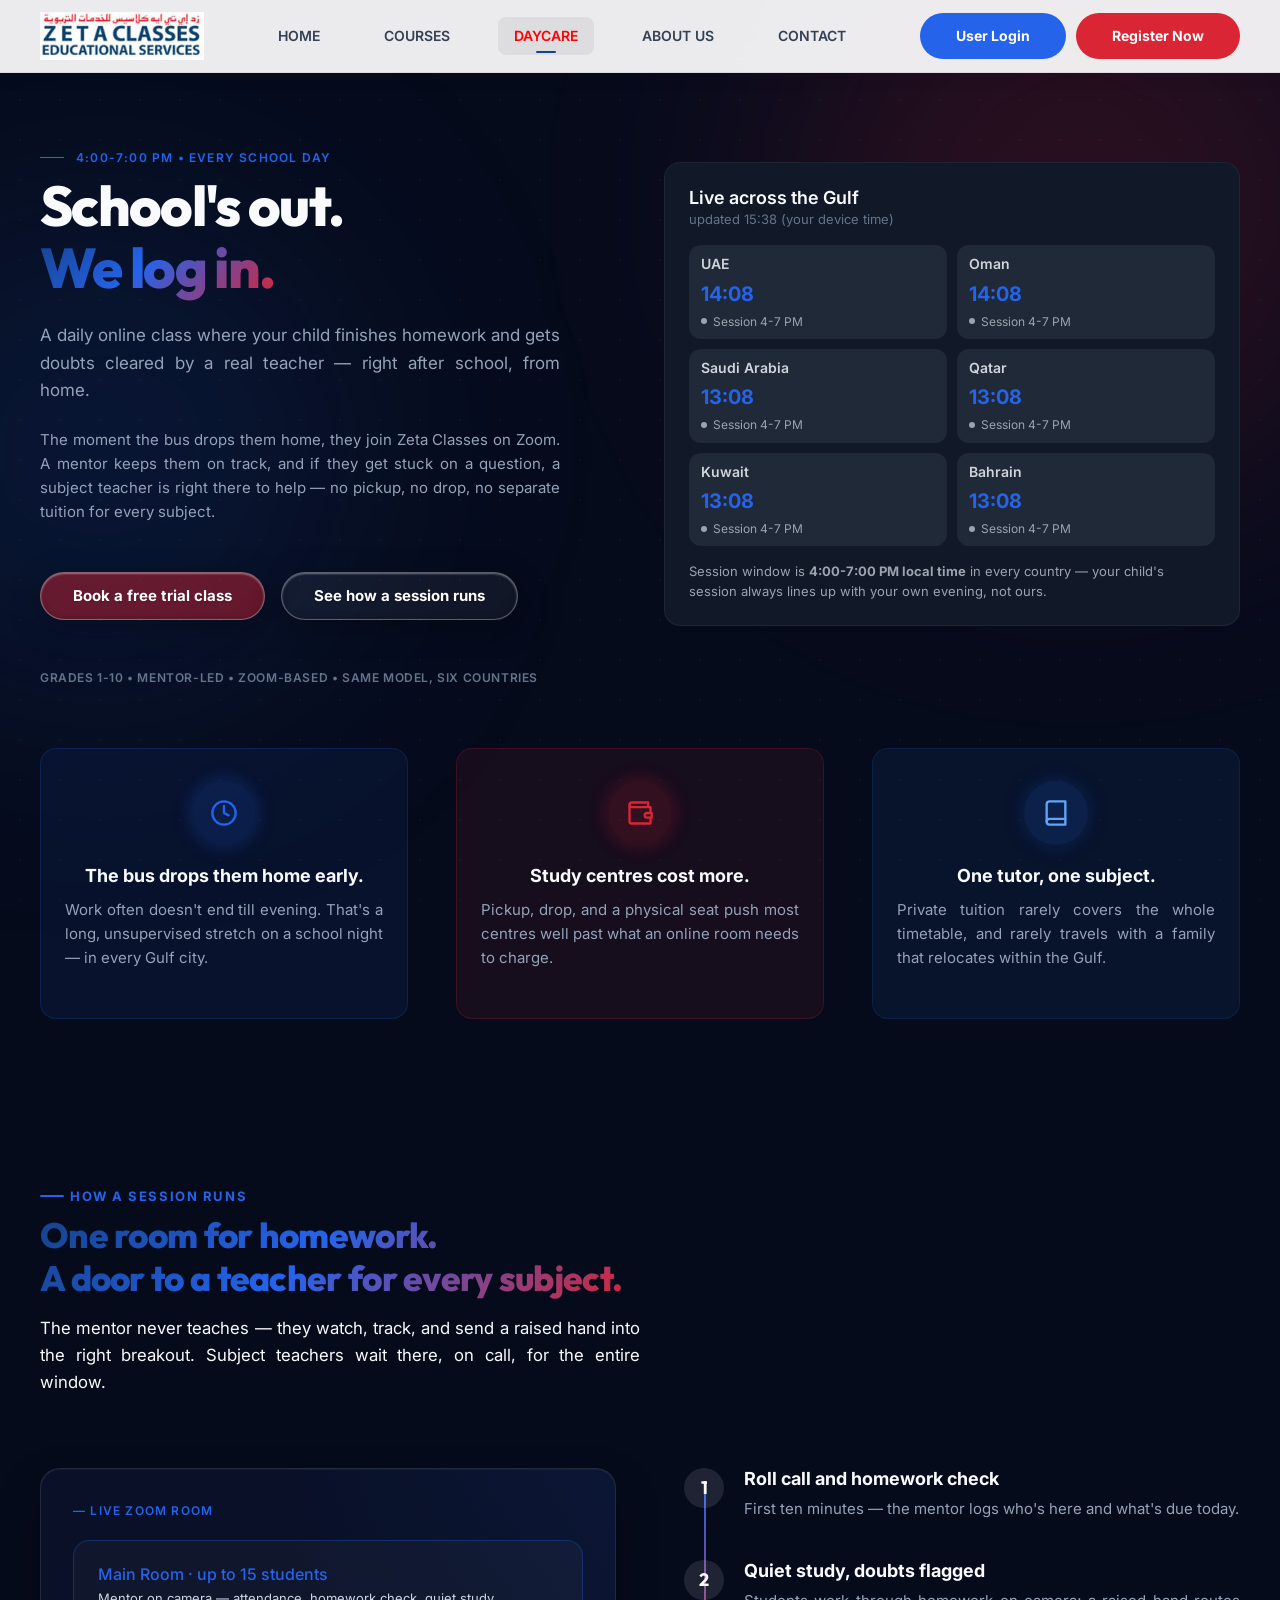
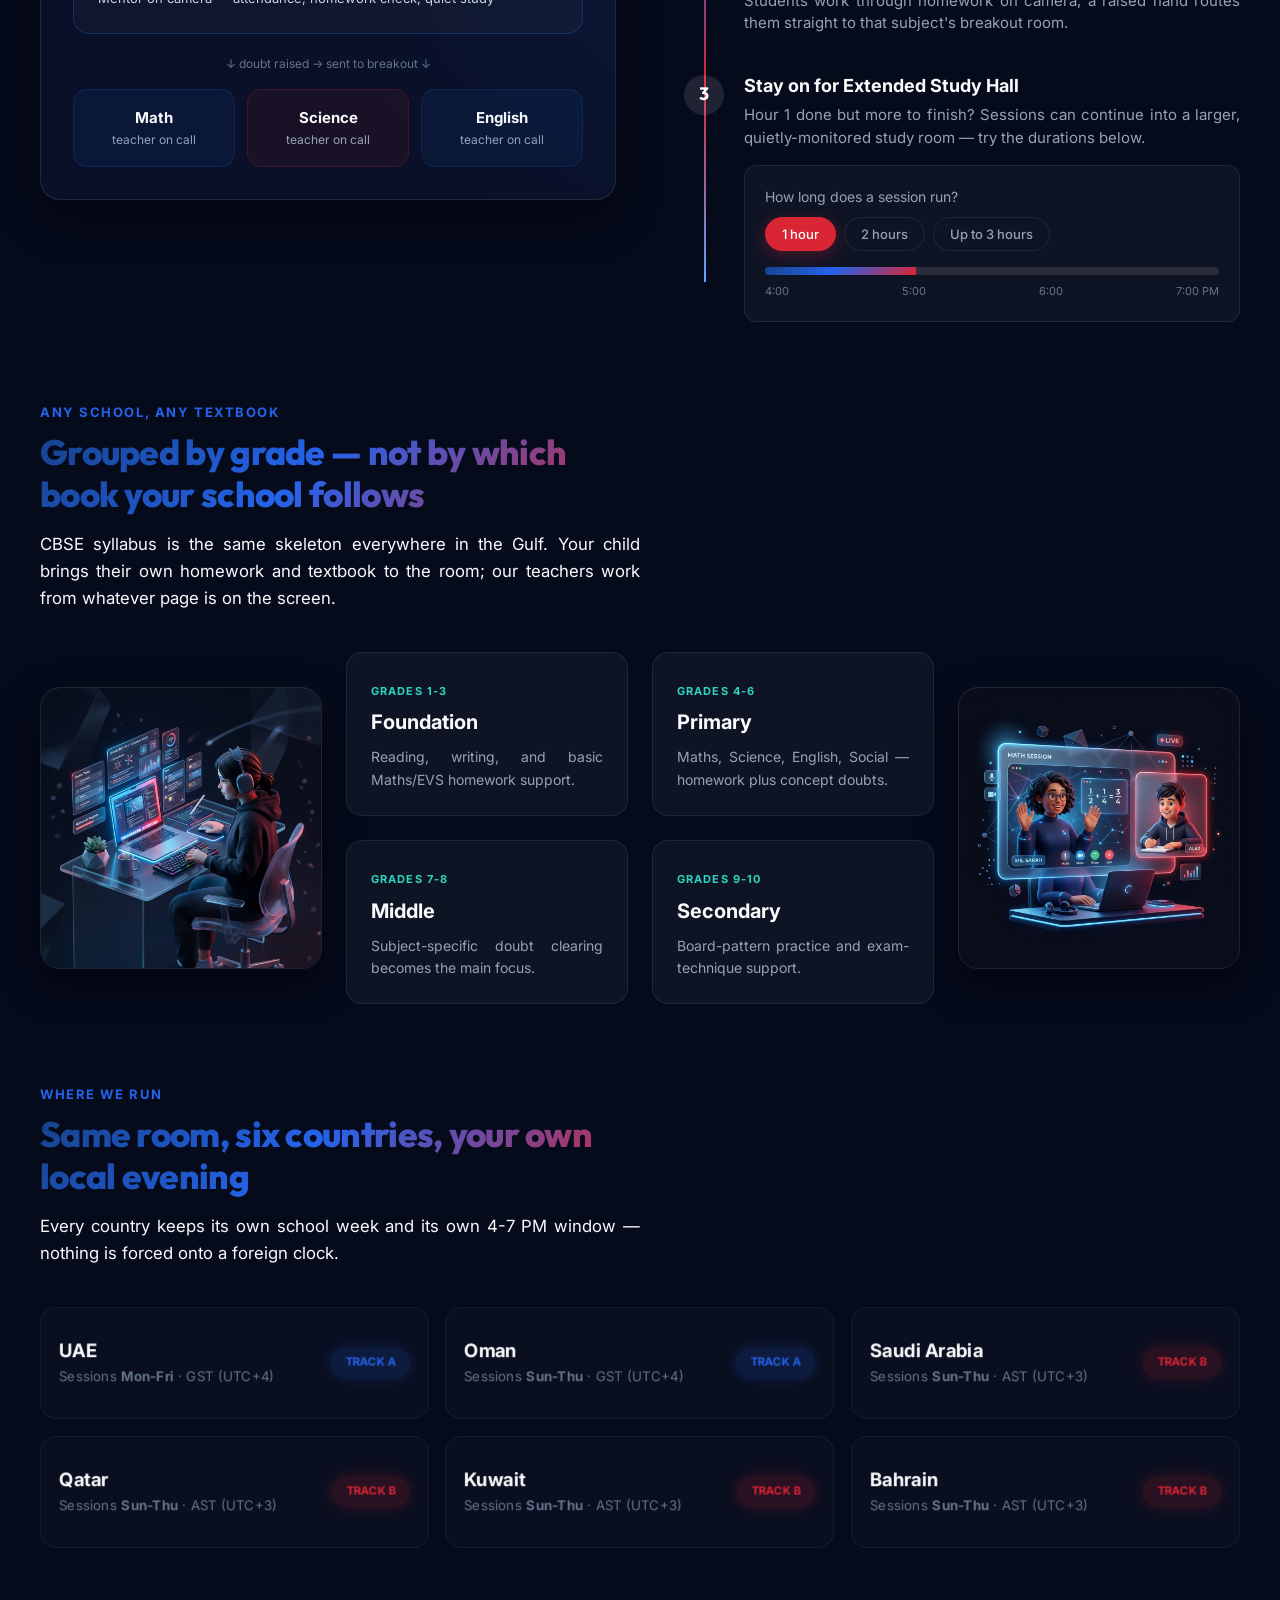
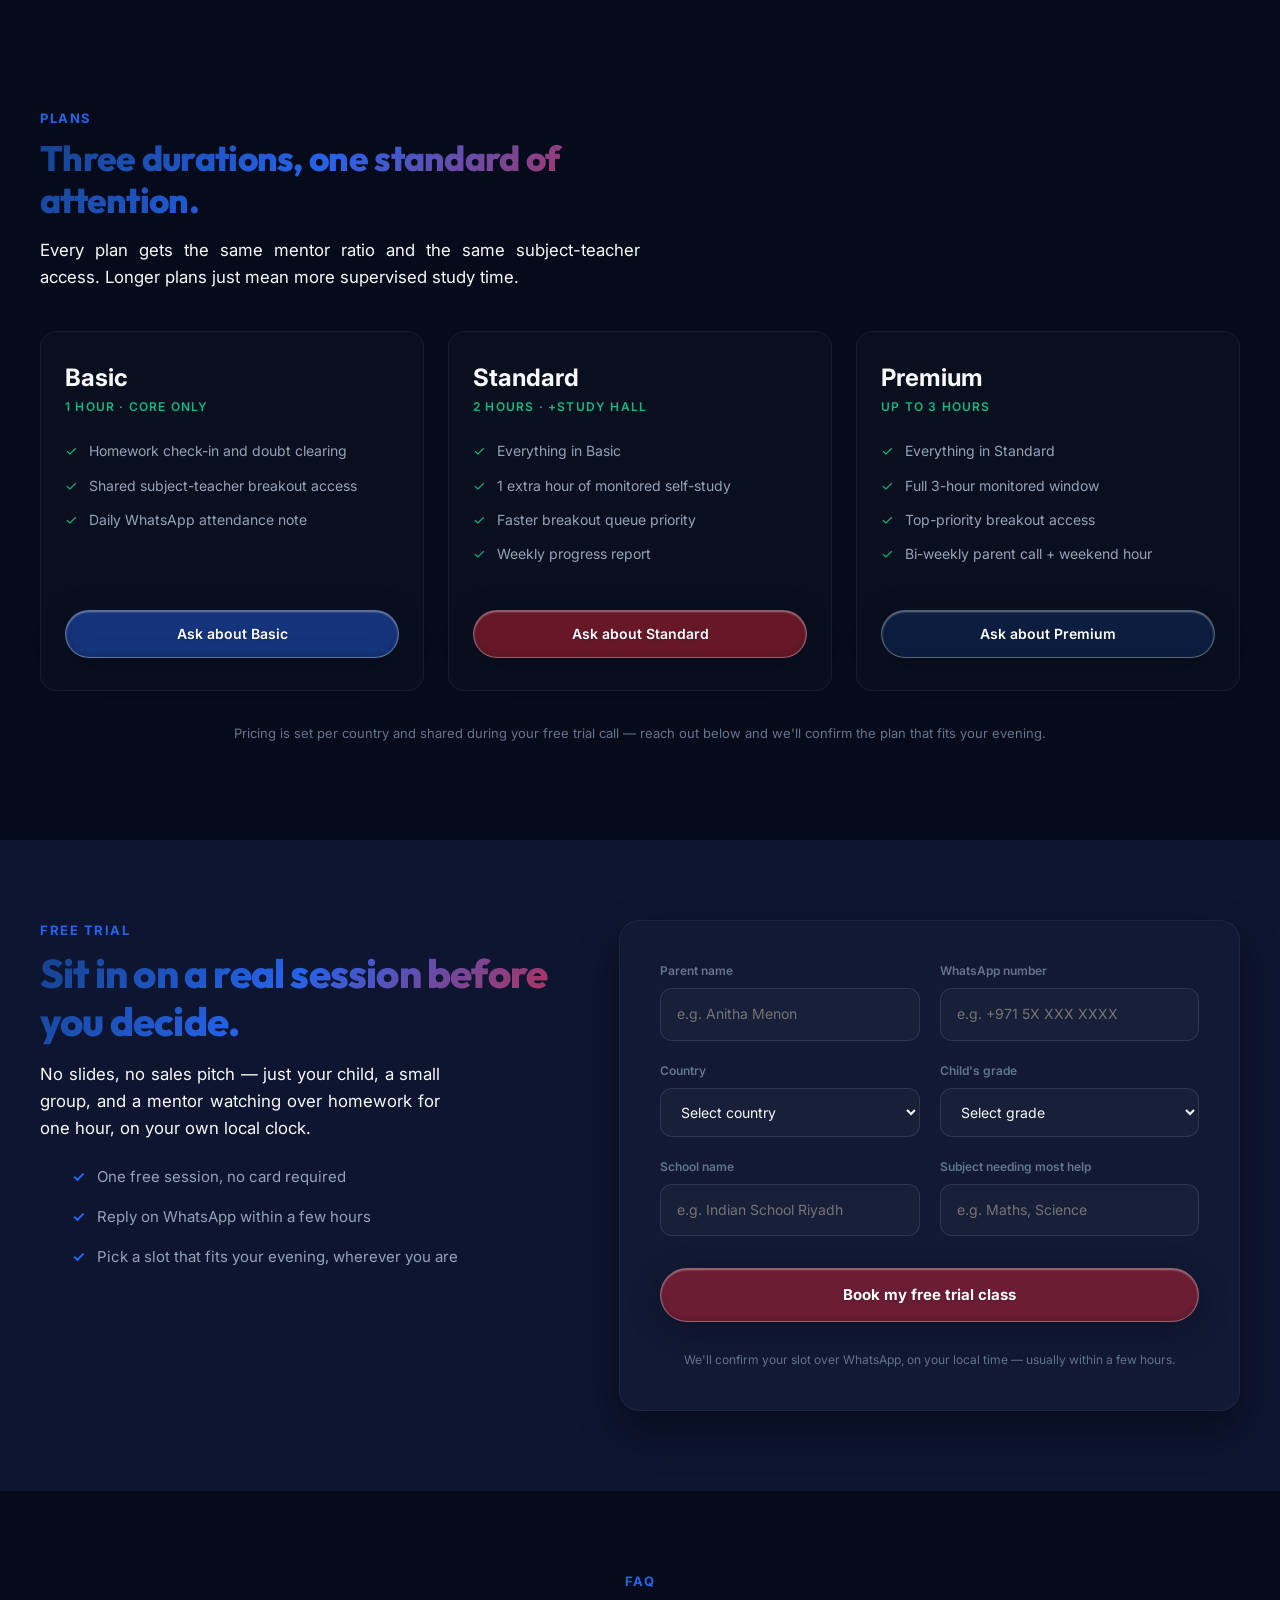
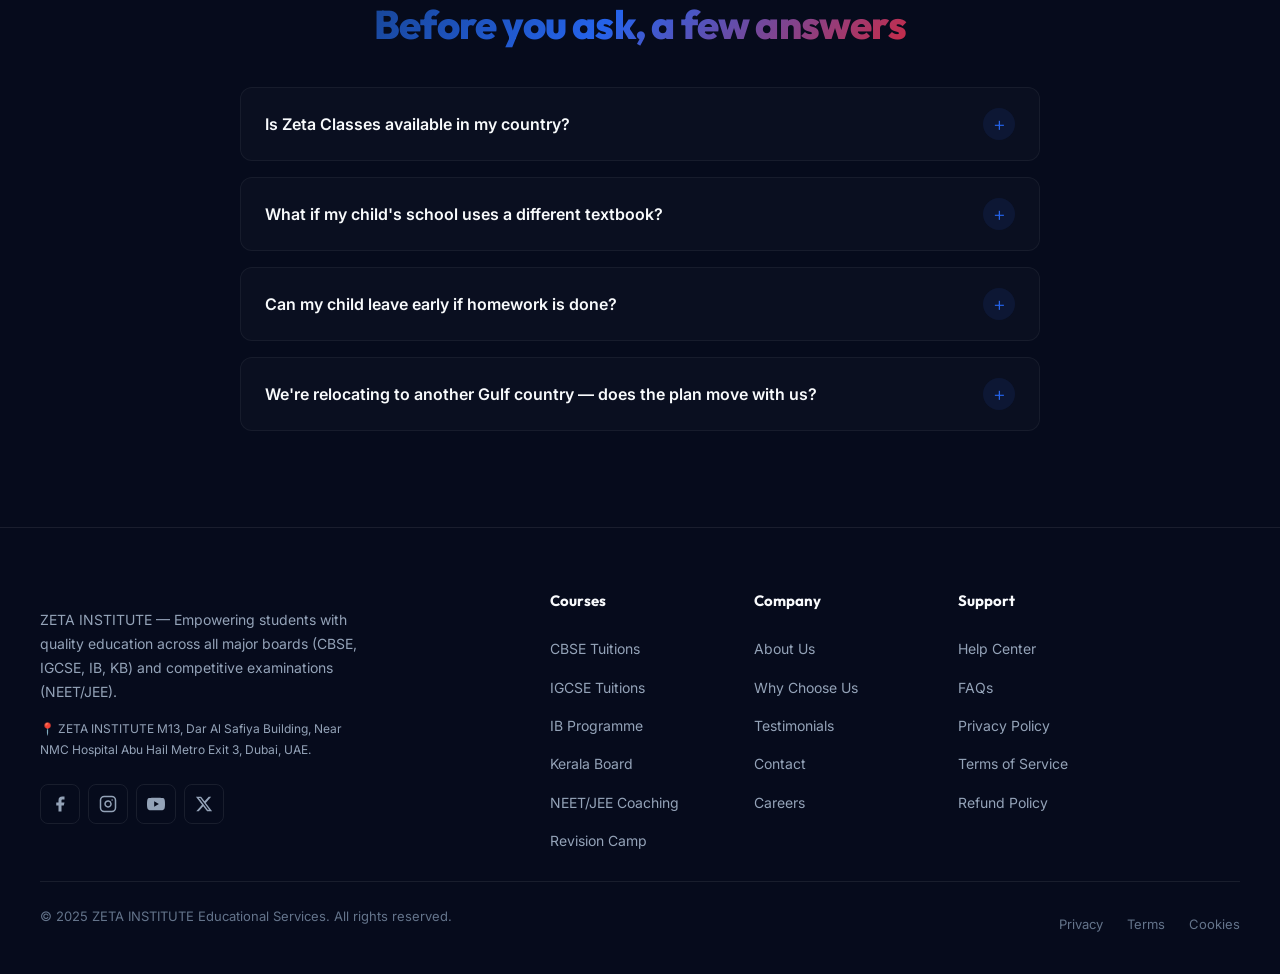
==== daycare.html @ fa542ff9 "update" ====
<!DOCTYPE html>
<html lang="en">

<head>
  <meta charset="UTF-8" />
  <meta name="viewport" content="width=device-width, initial-scale=1.0" />
  <title>ZETA CLASSES — Daycare</title>
  <meta name="description" content="A supervised online space for the hours after school — homework help, guided reading and play, hosted live by trained mentors." />
  <meta name="theme-color" content="#0a0e27" />

  <!-- Bootstrap 5 Grid System CDN -->
  <link href="https://cdn.jsdelivr.net/npm/bootstrap@5.3.3/dist/css/bootstrap.min.css" rel="stylesheet" />
  <link rel="icon" type="image/png" href="images/logo.png" />
  <link rel="stylesheet" href="styles.css" />
</head>

<body>

  <!-- Top Scroll Progress Bar -->
  <div id="scroll-progress"></div>

  <!-- Background Effects -->
  <div class="bg-grid"></div>
  <div class="bg-glow bg-glow--1"></div>
  <div class="bg-glow bg-glow--2"></div>
  
  <canvas id="particles-canvas" style="position: absolute; left: 0; top: 0; width: 100%; pointer-events: none; z-index: 0;"></canvas>

  <!-- ═══ HEADER ═══ -->
  <header class="header" id="header">
    <nav class="container nav">
      <a href="index.html" class="nav__brand" id="nav-brand">
        <img src="images/logo.png" alt="ZETA CLASSES Logo" class="nav__logo" />
      </a>

      <div class="nav__links" id="nav-links">
        <a href="index.html#home" class="nav__link">HOME</a>
        <a href="index.html#courses" class="nav__link">COURSES</a>
        <a href="daycare.html" class="nav__link active">DAYCARE</a>
        <a href="index.html#about" class="nav__link">ABOUT US</a>
        <a href="index.html#contact" class="nav__link">CONTACT</a>
      </div>

      <div class="nav__actions" style="display: flex; gap: 10px;">
        <a href="#login" class="nav__cta" style="background: var(--brand-blue-light); color: white; padding: 12px 36px;">
          User Login
        </a>
        <a href="#enroll" class="nav__cta" style="background: var(--brand-red); color: white; padding: 12px 36px;">
          Register Now
        </a>
      </div>

      <button class="nav__burger" id="nav-burger" aria-label="Toggle menu">
        <span></span><span></span><span></span>
      </button>
    </nav>

    <!-- Mobile Menu -->
    <div class="mobile-menu" id="mobile-menu">
      <a href="index.html#home" onclick="closeMobile()">🏠 Home</a>
      <a href="index.html#courses" onclick="closeMobile()">📚 Courses</a>
      <a href="daycare.html" onclick="closeMobile()">🎒 Daycare</a>
      <a href="index.html#why-us" onclick="closeMobile()">⭐ Why Us</a>
      <a href="index.html#about" onclick="closeMobile()">🏫 About</a>
      <a href="index.html#contact" onclick="closeMobile()">📞 Contact</a>
    </div>
  </header>

  <!-- ═══ DAYCARE HERO ═══ -->
  <section class="daycare-hero" id="home">
    <div class="container">
      <div class="row g-5 align-items-center">
        <!-- Left Content -->
        <div class="col-12 col-lg-6 reveal-left">


          <div class="daycare-hero__meta mt-5">
            <span class="meta-line">4:00-7:00 PM • EVERY SCHOOL DAY</span>
          </div>

          <h2 class="hero__title mt-2" style="font-size: 3.5rem;">
            School's out.<br><span class="highlight text-gradient">We log in.</span>
          </h2>

          <p class="hero__subtitle mt-4 mb-4">
            A daily online class where your child finishes homework and gets doubts cleared by a real teacher — right after school, from home.
          </p>

          <p class="hero__subtitle" style="font-size: 15px;">
            The moment the bus drops them home, they join Zeta Classes on Zoom. A mentor keeps them on track, and if they get stuck on a question, a subject teacher is right there to help — no pickup, no drop, no separate tuition for every subject.
          </p>

          <div class="hero__actions mt-5 justify-content-start reveal-up" style="gap: 16px;">
            <a href="#enroll" class="btn glass-btn glass-btn-red" style="border-radius: 50px; font-weight: bold; padding: 12px 32px;">
              Book a free trial class
            </a>
            <a href="#how-it-runs" class="btn glass-btn" style="border-radius: 50px; background: rgba(255,255,255,0.05); padding: 12px 32px;">
              See how a session runs
            </a>
          </div>

          <div class="daycare-hero__tags mt-4">
            GRADES 1-10 • MENTOR-LED • ZOOM-BASED • SAME MODEL, SIX COUNTRIES
          </div>
        </div>

        <!-- Right Content: Schedule Grid -->
        <div class="col-12 col-lg-6 reveal-right">
          <div class="schedule-grid-container">
            <div class="schedule-header">
              <h4>Live across the Gulf</h4>
              <p>updated 15:38 (your device time)</p>
            </div>
            
            <div class="schedule-grid">
              <div class="schedule-card">
                <span class="country">UAE</span>
                <span class="time">14:08</span>
                <span class="session-time"><span class="dot"></span> Session 4-7 PM</span>
              </div>
              <div class="schedule-card">
                <span class="country">Oman</span>
                <span class="time">14:08</span>
                <span class="session-time"><span class="dot"></span> Session 4-7 PM</span>
              </div>
              <div class="schedule-card">
                <span class="country">Saudi Arabia</span>
                <span class="time">13:08</span>
                <span class="session-time"><span class="dot"></span> Session 4-7 PM</span>
              </div>
              <div class="schedule-card">
                <span class="country">Qatar</span>
                <span class="time">13:08</span>
                <span class="session-time"><span class="dot"></span> Session 4-7 PM</span>
              </div>
              <div class="schedule-card">
                <span class="country">Kuwait</span>
                <span class="time">13:08</span>
                <span class="session-time"><span class="dot"></span> Session 4-7 PM</span>
              </div>
              <div class="schedule-card">
                <span class="country">Bahrain</span>
                <span class="time">13:08</span>
                <span class="session-time"><span class="dot"></span> Session 4-7 PM</span>
              </div>
            </div>

            <div class="schedule-footer mt-3">
              Session window is <strong>4:00-7:00 PM local time</strong> in every country — your child's session always lines up with your own evening, not ours.
            </div>
          </div>
        </div>
      </div>
    </div>
  </section>

  <!-- ═══ VALUE PROPOSITION (CREAM BG) ═══ -->
  <section class="daycare-value-prop">
    <div class="container">
      <div class="row g-5">
        <div class="col-12 col-md-4 d-flex reveal-up">
          <div class="value-item value-item--blue">
            <div class="value-item__icon">
              <svg xmlns="http://www.w3.org/2000/svg" width="28" height="28" viewBox="0 0 24 24" fill="none" stroke="currentColor" stroke-width="2" stroke-linecap="round" stroke-linejoin="round"><circle cx="12" cy="12" r="10"></circle><polyline points="12 6 12 12 16 14"></polyline></svg>
            </div>
            <h4 class="value-item__title">The bus drops them home early.</h4>
            <p class="value-item__desc">Work often doesn't end till evening. That's a long, unsupervised stretch on a school night — in every Gulf city.</p>
          </div>
        </div>
        <div class="col-12 col-md-4 d-flex reveal-up" style="transition-delay: 0.1s;">
          <div class="value-item value-item--red">
            <div class="value-item__icon">
              <svg xmlns="http://www.w3.org/2000/svg" width="28" height="28" viewBox="0 0 24 24" fill="none" stroke="currentColor" stroke-width="2" stroke-linecap="round" stroke-linejoin="round"><path d="M21 12V7H5a2 2 0 0 1 0-4h14v4"></path><path d="M3 5v14a2 2 0 0 0 2 2h16v-5"></path><path d="M18 12a2 2 0 0 0 0 4h4v-4Z"></path></svg>
            </div>
            <h4 class="value-item__title">Study centres cost more.</h4>
            <p class="value-item__desc">Pickup, drop, and a physical seat push most centres well past what an online room needs to charge.</p>
          </div>
        </div>
        <div class="col-12 col-md-4 d-flex reveal-up" style="transition-delay: 0.2s;">
          <div class="value-item value-item--navy">
            <div class="value-item__icon">
              <svg xmlns="http://www.w3.org/2000/svg" width="28" height="28" viewBox="0 0 24 24" fill="none" stroke="currentColor" stroke-width="2" stroke-linecap="round" stroke-linejoin="round"><path d="M4 19.5A2.5 2.5 0 0 1 6.5 17H20"></path><path d="M6.5 2H20v20H6.5A2.5 2.5 0 0 1 4 19.5v-15A2.5 2.5 0 0 1 6.5 2z"></path></svg>
            </div>
            <h4 class="value-item__title">One tutor, one subject.</h4>
            <p class="value-item__desc">Private tuition rarely covers the whole timetable, and rarely travels with a family that relocates within the Gulf.</p>
          </div>
        </div>
      </div>
    </div>
  </section>

  <!-- ═══ HOW A SESSION RUNS ═══ -->
  <section class="daycare-how-it-runs" id="how-it-runs">
    <div class="container">
      <div class="how-header reveal">
        <span class="section__tag" style="margin-bottom: 8px;">HOW A SESSION RUNS</span>
        <h2 class="section__title text-gradient" style="max-width: 600px; font-size: 2.2rem; line-height: 1.2; margin-bottom: 16px; display: block;">One room for homework.<br>A door to a teacher for every subject.</h2>
        <p class="section__subtitle dark-text" style="max-width: 600px; font-size: 1.05rem; line-height: 1.6; display: block;">The mentor never teaches — they watch, track, and send a raised hand into the right breakout. Subject teachers wait there, on call, for the entire window.</p>
      </div>

      <div class="row mt-4 g-5 align-items-start">
        <!-- Interactive Zoom UI -->
        <div class="col-12 col-lg-6 reveal-left">
          <div class="zoom-ui">
            <div class="zoom-ui__header">
              <span>— LIVE ZOOM ROOM</span>
            </div>
            
            <div class="zoom-ui__main-room">
              <h5>Main Room · up to 15 students</h5>
              <p>Mentor on camera — attendance, homework check, quiet study</p>
            </div>
            
            <div class="zoom-ui__arrow">
              ↓ doubt raised → sent to breakout ↓
            </div>

            <div class="zoom-ui__breakouts">
              <div class="breakout-card breakout-card--blue">
                <strong>Math</strong>
                <span>teacher on call</span>
              </div>
              <div class="breakout-card breakout-card--red">
                <strong>Science</strong>
                <span>teacher on call</span>
              </div>
              <div class="breakout-card breakout-card--navy">
                <strong>English</strong>
                <span>teacher on call</span>
              </div>
            </div>
          </div>
        </div>

        <!-- Steps list -->
        <div class="col-12 col-lg-6 reveal-right">
          <div class="session-steps">
            <div class="session-step">
              <div class="step-num step-num--1">1</div>
              <div class="step-content">
                <h5>Roll call and homework check</h5>
                <p>First ten minutes — the mentor logs who's here and what's due today.</p>
              </div>
            </div>
            <div class="session-step mt-4">
              <div class="step-num step-num--2">2</div>
              <div class="step-content">
                <h5>Quiet study, doubts flagged</h5>
                <p>Students work through homework on camera; a raised hand routes them straight to that subject's breakout room.</p>
              </div>
            </div>
            <div class="session-step mt-4">
              <div class="step-num step-num--3">3</div>
              <div class="step-content">
                <h5>Stay on for Extended Study Hall</h5>
                <p>Hour 1 done but more to finish? Sessions can continue into a larger, quietly-monitored study room — try the durations below.</p>
                
                <div class="duration-selector mt-3">
                  <span class="duration-label">How long does a session run?</span>
                  <div class="duration-pills mt-2" id="duration-pills">
                    <span class="pill active" onclick="setDuration(1, this)">1 hour</span>
                    <span class="pill" onclick="setDuration(2, this)">2 hours</span>
                    <span class="pill" onclick="setDuration(3, this)">Up to 3 hours</span>
                  </div>
                  <div class="duration-timeline mt-3">
                    <div class="timeline-bar">
                      <div class="timeline-fill" id="timeline-fill" style="width: 33.33%;"></div>
                    </div>
                    <div class="timeline-labels">
                      <span>4:00</span>
                      <span>5:00</span>
                      <span>6:00</span>
                      <span>7:00 PM</span>
                    </div>
                  </div>
                </div>
              </div>
            </div>
          </div>
        </div>
      </div>
    </div>
  </section>

  <!-- ═══ GROUPED BY GRADE ═══ -->
  <section class="daycare-grades">
    <div class="container">
      <div class="grades-header reveal">
        <span class="section__tag" style="display: block; margin-bottom: 8px;">ANY SCHOOL, ANY TEXTBOOK</span>
        <h2 class="section__title text-gradient" style="max-width: 600px; font-size: 2.2rem; line-height: 1.2; margin-bottom: 16px; display: block;">Grouped by grade — not by which book your school follows</h2>
        <p class="section__subtitle dark-text" style="max-width: 600px; font-size: 1.05rem; line-height: 1.6; display: block;">CBSE syllabus is the same skeleton everywhere in the Gulf. Your child brings their own homework and textbook to the room; our teachers work from whatever page is on the screen.</p>
      </div>

      <div class="row mt-2 g-4 align-items-center courses-grid-row">
        <!-- Left Image -->
        <div class="col-12 col-lg-3 d-none d-lg-block reveal-left">
          <div class="grade-img-wrapper">
            <img src="student_homework_3d_1787052353315.jpg" alt="Student doing homework" class="img-fluid w-100">
          </div>
        </div>

        <!-- Center 2x2 Grid -->
        <div class="col-12 col-lg-6">
          <div class="row g-4">
            <div class="col-12 col-md-6 d-flex reveal-up" style="transition-delay: 0.1s;">
              <div class="grade-card w-100">
                <span class="grade-range">GRADES 1-3</span>
                <h4 class="grade-title">Foundation</h4>
                <p class="grade-desc">Reading, writing, and basic Maths/EVS homework support.</p>
              </div>
            </div>
            <div class="col-12 col-md-6 d-flex reveal-up" style="transition-delay: 0.2s;">
              <div class="grade-card w-100">
                <span class="grade-range">GRADES 4-6</span>
                <h4 class="grade-title">Primary</h4>
                <p class="grade-desc">Maths, Science, English, Social — homework plus concept doubts.</p>
              </div>
            </div>
            <div class="col-12 col-md-6 d-flex reveal-up" style="transition-delay: 0.3s;">
              <div class="grade-card w-100">
                <span class="grade-range">GRADES 7-8</span>
                <h4 class="grade-title">Middle</h4>
                <p class="grade-desc">Subject-specific doubt clearing becomes the main focus.</p>
              </div>
            </div>
            <div class="col-12 col-md-6 d-flex reveal-up" style="transition-delay: 0.4s;">
              <div class="grade-card w-100">
                <span class="grade-range">GRADES 9-10</span>
                <h4 class="grade-title">Secondary</h4>
                <p class="grade-desc">Board-pattern practice and exam-technique support.</p>
              </div>
            </div>
          </div>
        </div>

        <!-- Right Image -->
        <div class="col-12 col-lg-3 d-none d-lg-block reveal-right">
          <div class="grade-img-wrapper">
            <img src="teacher_online_3d_1787052462430.jpg" alt="Teacher on video call" class="img-fluid w-100">
          </div>
        </div>
      </div>
    </div>
  </section>

  <!-- ═══ COUNTRIES ═══ -->
  <section class="daycare-countries reveal-up">
    <div class="container">
      <div class="grades-header reveal">
        <span class="section__tag" style="display: block; margin-bottom: 8px;">WHERE WE RUN</span>
        <h2 class="section__title text-gradient" style="max-width: 600px; font-size: 2.2rem; line-height: 1.2; margin-bottom: 16px; display: block;">Same room, six countries, your own local evening</h2>
        <p class="section__subtitle dark-text" style="max-width: 600px; font-size: 1.05rem; line-height: 1.6; display: block;">Every country keeps its own school week and its own 4-7 PM window — nothing is forced onto a foreign clock.</p>
      </div>

      <div class="country-grid">
        <div class="country-card tilt-card">
          <div class="country-card__info tilt-card__depth">
            <h5>UAE</h5>
            <p>Sessions <strong>Mon-Fri</strong> · GST (UTC+4)</p>
          </div>
          <span class="country-card__track tilt-card__depth">Track A</span>
        </div>
        <div class="country-card tilt-card">
          <div class="country-card__info tilt-card__depth">
            <h5>Oman</h5>
            <p>Sessions <strong>Sun-Thu</strong> · GST (UTC+4)</p>
          </div>
          <span class="country-card__track tilt-card__depth">Track A</span>
        </div>
        <div class="country-card tilt-card">
          <div class="country-card__info tilt-card__depth">
            <h5>Saudi Arabia</h5>
            <p>Sessions <strong>Sun-Thu</strong> · AST (UTC+3)</p>
          </div>
          <span class="country-card__track track-b tilt-card__depth">Track B</span>
        </div>
        <div class="country-card tilt-card">
          <div class="country-card__info tilt-card__depth">
            <h5>Qatar</h5>
            <p>Sessions <strong>Sun-Thu</strong> · AST (UTC+3)</p>
          </div>
          <span class="country-card__track track-b tilt-card__depth">Track B</span>
        </div>
        <div class="country-card tilt-card">
          <div class="country-card__info tilt-card__depth">
            <h5>Kuwait</h5>
            <p>Sessions <strong>Sun-Thu</strong> · AST (UTC+3)</p>
          </div>
          <span class="country-card__track track-b tilt-card__depth">Track B</span>
        </div>
        <div class="country-card tilt-card">
          <div class="country-card__info tilt-card__depth">
            <h5>Bahrain</h5>
            <p>Sessions <strong>Sun-Thu</strong> · AST (UTC+3)</p>
          </div>
          <span class="country-card__track track-b tilt-card__depth">Track B</span>
        </div>
      </div>
    </div>
  </section>

  <!-- ═══ PLANS ═══ -->
  <section class="daycare-plans reveal-up">
    <div class="container">
      <div class="grades-header reveal">
        <span class="section__tag" style="display: block; margin-bottom: 8px;">PLANS</span>
        <h2 class="section__title text-gradient" style="max-width: 600px; font-size: 2.2rem; line-height: 1.2; margin-bottom: 16px; display: block;">Three durations, one standard of attention.</h2>
        <p class="section__subtitle dark-text" style="max-width: 600px; font-size: 1.05rem; line-height: 1.6; display: block;">Every plan gets the same mentor ratio and the same subject-teacher access. Longer plans just mean more supervised study time.</p>
      </div>

      <div class="plan-grid">
        <div class="plan-card">
          <h4 class="plan-title">Basic</h4>
          <p class="plan-subtitle">1 Hour · Core Only</p>
          <div class="plan-features">
            <div class="plan-feature"><span class="check">✓</span> Homework check-in and doubt clearing</div>
            <div class="plan-feature"><span class="check">✓</span> Shared subject-teacher breakout access</div>
            <div class="plan-feature"><span class="check">✓</span> Daily WhatsApp attendance note</div>
          </div>
          <a href="#trial" class="btn-plan glass-btn glass-btn-blue">Ask about Basic</a>
        </div>

        <div class="plan-card">
          <h4 class="plan-title">Standard</h4>
          <p class="plan-subtitle">2 Hours · +Study Hall</p>
          <div class="plan-features">
            <div class="plan-feature"><span class="check">✓</span> Everything in Basic</div>
            <div class="plan-feature"><span class="check">✓</span> 1 extra hour of monitored self-study</div>
            <div class="plan-feature"><span class="check">✓</span> Faster breakout queue priority</div>
            <div class="plan-feature"><span class="check">✓</span> Weekly progress report</div>
          </div>
          <a href="#trial" class="btn-plan glass-btn glass-btn-red">Ask about Standard</a>
        </div>

        <div class="plan-card">
          <h4 class="plan-title">Premium</h4>
          <p class="plan-subtitle">Up to 3 Hours</p>
          <div class="plan-features">
            <div class="plan-feature"><span class="check">✓</span> Everything in Standard</div>
            <div class="plan-feature"><span class="check">✓</span> Full 3-hour monitored window</div>
            <div class="plan-feature"><span class="check">✓</span> Top-priority breakout access</div>
            <div class="plan-feature"><span class="check">✓</span> Bi-weekly parent call + weekend hour</div>
          </div>
          <a href="#trial" class="btn-plan glass-btn glass-btn-navy">Ask about Premium</a>
        </div>
      </div>
      <p class="plan-disclaimer">Pricing is set per country and shared during your free trial call — reach out below and we'll confirm the plan that fits your evening.</p>
    </div>
  </section>

  <!-- ═══ FREE TRIAL ═══ -->
  <section class="daycare-trial reveal-up" id="trial">
    <div class="container trial-container">
      <div class="trial-info">
        <span class="section__tag" style="display: block; margin-bottom: 8px;">FREE TRIAL</span>
        <h2 class="section__title text-gradient" style="font-size: 2.5rem; line-height: 1.2; margin-bottom: 16px; display: block;">Sit in on a real session before you decide.</h2>
        <p class="section__subtitle dark-text" style="max-width: 400px; font-size: 1.05rem; line-height: 1.6; display: block;">No slides, no sales pitch — just your child, a small group, and a mentor watching over homework for one hour, on your own local clock.</p>
        
        <ul>
          <li><span class="dash" style="color: var(--brand-blue-light); font-weight: bold;">✓</span> One free session, no card required</li>
          <li><span class="dash" style="color: var(--brand-blue-light); font-weight: bold;">✓</span> Reply on WhatsApp within a few hours</li>
          <li><span class="dash" style="color: var(--brand-blue-light); font-weight: bold;">✓</span> Pick a slot that fits your evening, wherever you are</li>
        </ul>
      </div>

      <div class="trial-form-wrapper">
        <form class="trial-form-grid">
          <div class="form-field">
            <label>Parent name</label>
            <input type="text" placeholder="e.g. Anitha Menon">
          </div>
          <div class="form-field">
            <label>WhatsApp number</label>
            <input type="text" placeholder="e.g. +971 5X XXX XXXX">
          </div>
          <div class="form-field">
            <label>Country</label>
            <select>
              <option>Select country</option>
              <option>UAE</option>
              <option>Oman</option>
              <option>Saudi Arabia</option>
              <option>Qatar</option>
              <option>Kuwait</option>
              <option>Bahrain</option>
            </select>
          </div>
          <div class="form-field">
            <label>Child's grade</label>
            <select>
              <option>Select grade</option>
              <option>Grade 1-3</option>
              <option>Grade 4-6</option>
              <option>Grade 7-8</option>
              <option>Grade 9-10</option>
            </select>
          </div>
          <div class="form-field">
            <label>School name</label>
            <input type="text" placeholder="e.g. Indian School Riyadh">
          </div>
          <div class="form-field">
            <label>Subject needing most help</label>
            <input type="text" placeholder="e.g. Maths, Science">
          </div>
          
          <button type="submit" class="trial-submit glass-btn glass-btn-red">Book my free trial class</button>
          <span class="trial-note">We'll confirm your slot over WhatsApp, on your local time — usually within a few hours.</span>
        </form>
      </div>
    </div>
  </section>

  <!-- ═══ FAQ ═══ -->
  <section class="daycare-faq reveal-up">
    <div class="container">
      <div class="text-center grades-header reveal" style="max-width: 600px; margin: 0 auto;">
        <span class="section__tag" style="display: block; margin-bottom: 8px;">FAQ</span>
        <h2 class="section__title text-gradient" style="font-size: 2.5rem; line-height: 1.2; margin-bottom: 16px; display: block;">Before you ask, a few answers</h2>
      </div>

      <div class="faq-list">
        <div class="faq-item">
          <h5>Is Zeta Classes available in my country?</h5>
          <span class="plus">+</span>
        </div>
        <div class="faq-item">
          <h5>What if my child's school uses a different textbook?</h5>
          <span class="plus">+</span>
        </div>
        <div class="faq-item">
          <h5>Can my child leave early if homework is done?</h5>
          <span class="plus">+</span>
        </div>
        <div class="faq-item">
          <h5>We're relocating to another Gulf country — does the plan move with us?</h5>
          <span class="plus">+</span>
        </div>
      </div>
    </div>
  </section>

  <!-- ═══ FOOTER ═══ -->
  <footer class="footer" id="footer">
    <div class="container">
      <div class="row g-4 mb-4">
        <div class="col-12 col-lg-5">
          <p class="footer__brand-desc">
            ZETA INSTITUTE — Empowering students with quality education across all major boards (CBSE, IGCSE, IB, KB)
            and
            competitive examinations (NEET/JEE).
          </p>
          <p class="footer__brand-desc" style="font-size: 12px; margin-top: 8px;">
            📍 ZETA INSTITUTE M13, Dar Al Safiya Building, Near NMC Hospital Abu Hail Metro Exit 3, Dubai, UAE.
          </p>
          <div class="footer__social">
            <a href="#" aria-label="Facebook" id="social-fb">
              <svg width="18" height="18" viewBox="0 0 24 24" fill="currentColor">
                <path d="M18 2h-3a5 5 0 0 0-5 5v3H7v4h3v8h4v-8h3l1-4h-4V7a1 1 0 0 1 1-1h3z" />
              </svg>
            </a>
            <a href="#" aria-label="Instagram" id="social-ig">
              <svg width="18" height="18" viewBox="0 0 24 24" fill="none" stroke="currentColor" stroke-width="2"
                stroke-linecap="round" stroke-linejoin="round">
                <rect x="2" y="2" width="20" height="20" rx="5" ry="5" />
                <path d="M16 11.37A4 4 0 1 1 12.63 8 4 4 0 0 1 16 11.37z" />
                <line x1="17.5" y1="6.5" x2="17.51" y2="6.5" />
              </svg>
            </a>
            <a href="#" aria-label="YouTube" id="social-yt">
              <svg width="18" height="18" viewBox="0 0 24 24" fill="currentColor">
                <path
                  d="M23.498 6.186a3.016 3.016 0 0 0-2.122-2.136C19.505 3.545 12 3.545 12 3.545s-7.505 0-9.377.505A3.017 3.017 0 0 0 .502 6.186C0 8.07 0 12 0 12s0 3.93.502 5.814a3.016 3.016 0 0 0 2.122 2.136c1.871.505 9.376.505 9.376.505s7.505 0 9.377-.505a3.015 3.015 0 0 0 2.122-2.136C24 15.93 24 12 24 12s0-3.93-.502-5.814zM9.545 15.568V8.432L15.818 12l-6.273 3.568z" />
              </svg>
            </a>
            <a href="#" aria-label="Twitter/X" id="social-x">
              <svg width="18" height="18" viewBox="0 0 24 24" fill="currentColor">
                <path
                  d="M18.244 2.25h3.308l-7.227 8.26 8.502 11.24H16.17l-5.214-6.817L4.99 21.75H1.68l7.73-8.835L1.254 2.25H8.08l4.713 6.231zm-1.161 17.52h1.833L7.084 4.126H5.117z" />
              </svg>
            </a>
          </div>
        </div>

        <div class="col-6 col-md-4 col-lg-2">
          <h4 class="footer__heading">Courses</h4>
          <div class="footer__links">
            <a href="#courses" class="footer__link">CBSE Tuitions</a>
            <a href="#courses" class="footer__link">IGCSE Tuitions</a>
            <a href="#courses" class="footer__link">IB Programme</a>
            <a href="#courses" class="footer__link">Kerala Board</a>
            <a href="#courses" class="footer__link">NEET/JEE Coaching</a>
            <a href="#courses" class="footer__link">Revision Camp</a>
          </div>
        </div>

        <div class="col-6 col-md-4 col-lg-2">
          <h4 class="footer__heading">Company</h4>
          <div class="footer__links">
            <a href="#about" class="footer__link">About Us</a>
            <a href="#why-us" class="footer__link">Why Choose Us</a>
            <a href="#testimonials" class="footer__link">Testimonials</a>
            <a href="#contact" class="footer__link">Contact</a>
            <a href="#" class="footer__link">Careers</a>
          </div>
        </div>

        <div class="col-12 col-md-4 col-lg-3">
          <h4 class="footer__heading">Support</h4>
          <div class="footer__links">
            <a href="#" class="footer__link">Help Center</a>
            <a href="#" class="footer__link">FAQs</a>
            <a href="#" class="footer__link">Privacy Policy</a>
            <a href="#" class="footer__link">Terms of Service</a>
            <a href="#" class="footer__link">Refund Policy</a>
          </div>
        </div>
      </div>

      <div class="footer__bottom">
        <p>© 2025 ZETA INSTITUTE Educational Services. All rights reserved.</p>
        <div class="footer__bottom-links">
          <a href="#">Privacy</a>
          <a href="#">Terms</a>
          <a href="#">Cookies</a>
        </div>
      </div>
    </div>
  </footer>

  <script>
    // JS Animation Engine
    const revealElements = document.querySelectorAll('.reveal, .reveal-left, .reveal-right, .reveal-3d, .reveal-zoom, .reveal-up');
    const observerReveal = new IntersectionObserver((entries) => {
      entries.forEach(entry => {
        if (entry.isIntersecting) {
          entry.target.classList.add('visible');
          observerReveal.unobserve(entry.target);
        }
      });
    }, { threshold: 0.15, rootMargin: '0px 0px -40px 0px' });

    revealElements.forEach(el => observerReveal.observe(el));

    // Mobile Menu
    const burger = document.getElementById('nav-burger');
    const mobileMenu = document.getElementById('mobile-menu');

    if(burger) {
      burger.addEventListener('click', () => {
        burger.classList.toggle('open');
        mobileMenu.classList.toggle('open');
        document.body.style.overflow = mobileMenu.classList.contains('open') ? 'hidden' : '';
      });
    }

    function closeMobile() {
      if(burger) burger.classList.remove('open');
      if(mobileMenu) mobileMenu.classList.remove('open');
      document.body.style.overflow = '';
    }

    // Duration Selector Interactivity
    function setDuration(hours, clickedEl) {
      // Update active pill
      const pills = document.querySelectorAll('#duration-pills .pill');
      pills.forEach(pill => pill.classList.remove('active'));
      clickedEl.classList.add('active');

      // Update timeline fill width
      const timelineFill = document.getElementById('timeline-fill');
      if (hours === 1) timelineFill.style.width = '33.33%';
      else if (hours === 2) timelineFill.style.width = '66.66%';
      else if (hours === 3) timelineFill.style.width = '100%';
    }

    // Session Steps Scroll Animation
    const sessionStepsContainer = document.querySelector('.session-steps');
    const sessionSteps = document.querySelectorAll('.session-step');
    
    const stepsObserver = new IntersectionObserver((entries) => {
      entries.forEach(entry => {
        if (entry.isIntersecting) {
          entry.target.classList.add('active');
          if (sessionStepsContainer) {
             sessionStepsContainer.classList.add('active');
          }
        } else {
          entry.target.classList.remove('active');
        }
      });
    }, { threshold: 0.5, rootMargin: '-10% 0px -20% 0px' });

    sessionSteps.forEach(step => stepsObserver.observe(step));
  </script>
</body>
</html>
---- styles.css ----
/* ===== ZETA CLASSES – Design System ===== */
@import url('https://fonts.googleapis.com/css2?family=Inter:wght@300;400;500;600;700;800;900&family=Outfit:wght@300;400;500;600;700;800;900&display=swap');

/* ─── CSS Custom Properties (Matched to ZETA Logo) ─── */
:root {
  /* Core palette - Navy & Crimson theme */
  --bg-primary: #060b1c;
  --bg-secondary: #0d1530;
  --bg-tertiary: #141f42;
  --surface: rgba(255, 255, 255, 0.04);
  --surface-hover: rgba(255, 255, 255, 0.08);
  --stroke: rgba(255, 255, 255, 0.08);
  --stroke-hover: rgba(255, 255, 255, 0.18);

  /* Brand colours matching ZETA CLASSES Logo */
  --brand-red: #d92534;
  /* Crimson Red from Arabic Logo Text */
  --brand-red-dark: #b91c1c;
  --brand-blue: #16428c;
  /* Deep Navy from ZETA CLASSES Text */
  --brand-blue-light: #2563eb;
  /* Bright Royal Accent Blue */
  --brand-navy-dark: #002d62;
  /* Logo Secondary Navy */

  /* Accent highlights */
  --accent-amber: #f59e0b;
  --accent-orange: #f97316;
  --accent-emerald: #10b981;
  --accent-violet: #8b5cf6;
  --accent-cyan: #06b6d4;
  --accent-rose: #f43f5e;

  /* Gradients based on Brand Logo */
  --grad-hero: linear-gradient(135deg, #16428c 0%, #2563eb 45%, #d92534 100%);
  --grad-cta: linear-gradient(135deg, #16428c 0%, #2563eb 100%);
  --grad-card: linear-gradient(135deg, rgba(22, 66, 140, 0.16) 0%, rgba(217, 37, 52, 0.1) 100%);

  /* Typography */
  --font-display: 'Outfit', system-ui, sans-serif;
  --font-body: 'Inter', system-ui, sans-serif;

  /* Text colours */
  --text-primary: #f8fafc;
  --text-secondary: #94a3b8;
  --text-muted: #64748b;

  /* Spacing */
  --space-xs: 4px;
  --space-sm: 8px;
  --space-md: 16px;
  --space-lg: 24px;
  --space-xl: 32px;
  --space-2xl: 48px;
  --space-3xl: 64px;
  --space-4xl: 96px;

  /* Radius */
  --radius-sm: 8px;
  --radius-md: 12px;
  --radius-lg: 16px;
  --radius-xl: 24px;
  --radius-full: 999px;

  /* Shadows */
  --shadow-sm: 0 2px 8px rgba(0, 0, 0, 0.2);
  --shadow-md: 0 8px 24px rgba(0, 0, 0, 0.3);
  --shadow-lg: 0 16px 48px rgba(0, 0, 0, 0.4);
  --shadow-glow-blue: 0 0 40px rgba(37, 99, 235, 0.25);
  --shadow-glow-red: 0 0 40px rgba(217, 37, 52, 0.25);

  /* Transitions */
  --transition-fast: 0.15s ease;
  --transition-base: 0.25s ease;
  --transition-slow: 0.4s cubic-bezier(0.4, 0, 0.2, 1);
}

/* ─── Reset ─── */
*,
*::before,
*::after {
  box-sizing: border-box;
  margin: 0;
  padding: 0;
}

html {
  scroll-behavior: smooth;
  font-size: 16px;
  overflow-x: hidden;
}

body {
  font-family: var(--font-body);
  background: var(--bg-primary);
  color: var(--text-primary);
  line-height: 1.6;
  overflow-x: hidden;
  -webkit-font-smoothing: antialiased;
  -moz-osx-font-smoothing: grayscale;
}

img {
  max-width: 100%;
  display: block;
}

a {
  text-decoration: none;
  color: inherit;
}

ul,
ol {
  list-style: none;
}

button {
  cursor: pointer;
  border: none;
  background: none;
  font: inherit;
  color: inherit;
}

/* ─── Background Effects ─── */
.bg-grid {
  position: fixed;
  inset: 0;
  z-index: 0;
  background-image: radial-gradient(rgba(255, 255, 255, 0.04) 1px, transparent 1px);
  background-size: 40px 40px;
  pointer-events: none;
}

.bg-glow {
  position: fixed;
  border-radius: 50%;
  filter: blur(120px);
  pointer-events: none;
  z-index: 0;
}

.bg-glow--1 {
  width: 600px;
  height: 600px;
  top: -100px;
  right: -100px;
  background: rgba(217, 37, 52, 0.16);
  animation: floatGlow 12s ease-in-out infinite;
}

.bg-glow--2 {
  width: 500px;
  height: 500px;
  bottom: 200px;
  left: -150px;
  background: rgba(22, 66, 140, 0.22);
  animation: floatGlow 15s ease-in-out infinite reverse;
}

.bg-glow--3 {
  width: 400px;
  height: 400px;
  top: 50%;
  left: 50%;
  background: rgba(37, 99, 235, 0.12);
  animation: floatGlow 18s ease-in-out infinite;
}

@keyframes floatGlow {

  0%,
  100% {
    transform: translate(0, 0) scale(1);
  }

  33% {
    transform: translate(30px, -20px) scale(1.05);
  }

  66% {
    transform: translate(-20px, 30px) scale(0.95);
  }
}

/* ─── Layout ─── */
.container {
  width: 100%;
  max-width: 1280px;
  margin: 0 auto;
  padding: 0 clamp(16px, 4vw, 40px);
  position: relative;
  z-index: 2;
}

/* ─── HEADER / NAV (LIGHT THEME) ─── */
.header {
  position: fixed;
  top: 0;
  left: 0;
  right: 0;
  z-index: 100;
  backdrop-filter: blur(20px) saturate(1.6);
  -webkit-backdrop-filter: blur(20px) saturate(1.6);
  background: rgba(255, 255, 255, 0.92);
  border-bottom: 1px solid rgba(0, 0, 0, 0.08);
  box-shadow: 0 4px 20px rgba(0, 0, 0, 0.04);
  transition: var(--transition-base);
}

.header.scrolled {
  background: #fff;
  box-shadow: 0 4px 25px rgba(0, 0, 0, 0.1);
}

.nav {
  display: flex;
  align-items: center;
  justify-content: space-between;
  height: 72px;
}

.nav__brand {
  display: flex;
  align-items: center;
  gap: 12px;
}

.nav__logo {
  height: 48px;
  object-fit: contain;
}

.nav__links {
  display: flex;
  align-items: center;
  gap: 32px;
}

.nav__link {
  font-weight: 600;
  font-size: 14px;
  padding: 8px 16px;
  border-radius: var(--radius-sm);
  color: #334155;
  transition: var(--transition-fast);
  position: relative;
}

.nav__link:hover,
.nav__link.active {
  color: red;
  background: rgba(0, 0, 0, 0.06);
}

.nav__link:hover::after,
.nav__link.active::after {
  content: '';
  position: absolute;
  bottom: 2px;
  left: 50%;
  transform: translateX(-50%);
  width: 20px;
  height: 2px;
  background: var(--brand-blue);
  border-radius: var(--radius-full);
}

.nav__cta {
  display: inline-flex;
  align-items: center;
  gap: 8px;
  font-weight: 700;
  font-size: 14px;
  padding: 10px 24px;
  border-radius: var(--radius-full);
  background: var(--grad-cta);
  color: #fff;
  transition: var(--transition-base);
  /* box-shadow: 0 4px 15px rgba(255, 255, 255, 0.3); */
}

.nav__cta:hover {
  transform: translateY(-2px);
  box-shadow: 0 8px 25px rgba(230, 57, 70, 0.4);
}

/* Mobile Menu Burger Button */
.nav__burger {
  display: none;
  flex-direction: column;
  justify-content: center;
  gap: 5px;
  width: 40px;
  height: 40px;
  padding: 8px;
  background: rgba(15, 23, 42, 0.06);
  border: 1px solid rgba(15, 23, 42, 0.12);
  border-radius: 10px;
  cursor: pointer;
  z-index: 101;
  outline: none;
}

.nav__burger span {
  display: block;
  height: 2.5px;
  width: 100%;
  background: #0f172a;
  border-radius: 2px;
  transition: all 0.3s ease;
}

.nav__burger.open span:nth-child(1) {
  transform: translateY(7.5px) rotate(45deg);
}

.nav__burger.open span:nth-child(2) {
  opacity: 0;
}

.nav__burger.open span:nth-child(3) {
  transform: translateY(-7.5px) rotate(-45deg);
}

/* Mobile Fullscreen Drawer Menu */
.mobile-menu {
  position: fixed;
  top: 72px;
  left: 0;
  right: 0;
  bottom: 0;
  width: 100vw;
  height: calc(100vh - 72px);
  background: rgba(6, 11, 28, 0.96);
  backdrop-filter: blur(24px);
  -webkit-backdrop-filter: blur(24px);
  z-index: 9999;
  padding: 32px 24px;
  display: flex;
  flex-direction: column;
  gap: 12px;
  overflow-y: auto;
  opacity: 0;
  visibility: hidden;
  pointer-events: none;
  transform: translateY(-15px);
  transition: opacity 0.3s ease, transform 0.3s ease, visibility 0.3s ease;
}

.mobile-menu.open {
  opacity: 1;
  visibility: visible;
  pointer-events: auto;
  transform: translateY(0);
}

.mobile-menu a {
  display: flex;
  align-items: center;
  gap: 14px;
  padding: 16px 20px;
  font-weight: 700;
  font-size: 17px;
  color: #f1f5f9 !important;
  background: rgba(255, 255, 255, 0.05);
  border: 1px solid rgba(255, 255, 255, 0.08);
  border-radius: 16px;
  transition: all 0.25s ease;
  text-decoration: none !important;
}

.mobile-menu a:hover,
.mobile-menu a:active {
  background: rgba(37, 99, 235, 0.2);
  border-color: rgba(37, 99, 235, 0.4);
  color: #ffffff !important;
  transform: translateX(6px);
}

/* ─── HERO ─── */
.hero {
  padding: 80px 0 40px;
  position: relative;
  overflow: hidden;
}

.hero__grid {
  display: grid;
  grid-template-columns: 1fr 1fr;
  gap: var(--space-3xl);
  align-items: center;
}

.hero__badge {
  display: inline-flex;
  align-items: center;
  gap: 8px;
  padding: 6px 16px 6px 6px;
  background: var(--surface);
  border: 1px solid var(--stroke);
  border-radius: var(--radius-full);
  font-size: 13px;
  font-weight: 600;
  color: var(--text-secondary);
  margin-bottom: var(--space-lg);
  animation: fadeInUp 0.6s ease both;
}

.hero__badge-dot {
  width: 8px;
  height: 8px;
  border-radius: 50%;
  background: var(--accent-emerald);
  animation: pulse-dot 2s ease-in-out infinite;
}

@keyframes pulse-dot {

  0%,
  100% {
    opacity: 1;
    box-shadow: 0 0 0 0 rgba(16, 185, 129, 0.4);
  }

  50% {
    opacity: 0.8;
    box-shadow: 0 0 0 8px rgba(16, 185, 129, 0);
  }
}

.hero__title {
  font-family: var(--font-display);
  font-size: clamp(1.3rem, 3vw, 2.4rem);
  font-weight: 800;
  line-height: 1.1;
  letter-spacing: -0.03em;
  margin-bottom: var(--space-md);
  animation: fadeInUp 0.6s ease 0.1s both;
}

.hero__title .highlight {
  background: var(--grad-hero);
  -webkit-background-clip: text;
  -webkit-text-fill-color: transparent;
  background-clip: text;
}

.hero__subtitle {
  font-size: 17px;
  color: var(--text-secondary);
  line-height: 1.6;
  max-width: 520px;
  margin-bottom: var(--space-lg);
  animation: fadeInUp 0.6s ease 0.2s both;
}

.hero__actions {
  display: flex;
  flex-wrap: wrap;
  gap: var(--space-md);
  margin-bottom: var(--space-2xl);
  animation: fadeInUp 0.6s ease 0.3s both;
}

.btn {
  display: inline-flex;
  align-items: center;
  gap: 8px;
  font-weight: 700;
  font-size: 15px;
  padding: 14px 28px;
  border-radius: var(--radius-md);
  transition: var(--transition-base);
  white-space: nowrap;
}

.btn--primary {
  background: var(--grad-cta);
  color: #fff;
  box-shadow: 0 4px 20px rgba(57, 83, 230, 0.3);
}

.btn--primary:hover {
  transform: translateY(-2px);
  box-shadow: 0 8px 30px rgba(57, 83, 230, 0.3);
}

.btn--outline {
  border: 1.5px solid var(--stroke-hover);
  color: var(--text-primary);
  background: var(--surface);
}

.btn--outline:hover {
  border-color: var(--brand-blue-light);
  background: rgba(59, 130, 246, 0.08);
  color: var(--brand-blue-light);
}

.hero__stats {
  display: flex;
  gap: var(--space-xl);
  animation: fadeInUp 0.6s ease 0.4s both;
}

.hero__stat {
  text-align: center;
}

.hero__stat-number {
  font-family: var(--font-display);
  font-size: 2rem;
  font-weight: 800;
  background: var(--grad-hero);
  -webkit-background-clip: text;
  -webkit-text-fill-color: transparent;
  background-clip: text;
}

.hero__stat-label {
  font-size: 13px;
  color: var(--text-muted);
  font-weight: 500;
}

.hero__visual {
  position: relative;
  animation: fadeInRight 0.8s ease 0.3s both;
}

.hero__image-wrapper {
  position: relative;
  border-radius: var(--radius-xl);
  overflow: hidden;
  box-shadow: var(--shadow-lg), var(--shadow-glow-blue);
}

.hero__image-wrapper::before {
  content: '';
  position: absolute;
  inset: -2px;
  background: var(--grad-hero);
  border-radius: var(--radius-xl);
  z-index: -1;
  opacity: 0.5;
}

.hero__image {
  width: 100%;
  border-radius: var(--radius-xl);
  object-fit: cover;
  aspect-ratio: 4/3;
}

.hero__float-card {
  position: absolute;
  background: rgba(15, 19, 53, 0.9);
  backdrop-filter: blur(12px);
  border: 1px solid var(--stroke);
  border-radius: var(--radius-md);
  padding: 14px 18px;
  display: flex;
  align-items: center;
  gap: 12px;
  animation: floatCard 4s ease-in-out infinite;
  box-shadow: var(--shadow-md);
}

.hero__float-card--1 {
  top: 20px;
  left: -40px;
  animation-delay: 0s;
}

.hero__float-card--2 {
  bottom: 30px;
  right: -30px;
  animation-delay: 2s;
}

.hero__float-card .icon {
  width: 40px;
  height: 40px;
  border-radius: var(--radius-sm);
  display: grid;
  place-items: center;
  font-size: 20px;
}

.hero__float-card .icon--blue {
  background: rgba(59, 130, 246, 0.15);
}

.hero__float-card .icon--green {
  background: rgba(16, 185, 129, 0.15);
}

.hero__float-card .label {
  font-size: 12px;
  color: var(--text-muted);
}

.hero__float-card .value {
  font-weight: 700;
  font-size: 15px;
}

@keyframes floatCard {

  0%,
  100% {
    transform: translateY(0);
  }

  50% {
    transform: translateY(-10px);
  }
}

@keyframes fadeInUp {
  from {
    opacity: 0;
    transform: translateY(30px);
  }

  to {
    opacity: 1;
    transform: translateY(0);
  }
}

@keyframes fadeInRight {
  from {
    opacity: 0;
    transform: translateX(40px);
  }

  to {
    opacity: 1;
    transform: translateX(0);
  }
}

@keyframes fadeInLeft {
  from {
    opacity: 0;
    transform: translateX(-40px);
  }

  to {
    opacity: 1;
    transform: translateX(0);
  }
}

/* ─── MARQUEE / Boards Ticker ─── */
.marquee-section {
  padding: var(--space-2xl) 0;
  border-top: 1px solid var(--stroke);
  border-bottom: 1px solid var(--stroke);
  overflow: hidden;
}

.marquee-label {
  text-align: center;
  font-size: 13px;
  font-weight: 600;
  text-transform: uppercase;
  letter-spacing: 0.15em;
  color: var(--text-muted);
  margin-bottom: var(--space-lg);
}

.marquee {
  display: flex;
  gap: var(--space-3xl);
  animation: marquee 25s linear infinite;
}

.marquee__item {
  font-family: var(--font-display);
  font-size: 1.5rem;
  font-weight: 700;
  color: var(--text-muted);
  white-space: nowrap;
  opacity: 0.5;
  transition: var(--transition-base);
}

.marquee__item:hover {
  opacity: 1;
  color: var(--text-primary);
}

@keyframes marquee {
  0% {
    transform: translateX(0);
  }

  100% {
    transform: translateX(-50%);
  }
}

/* ─── SECTION HEADINGS ─── */
.section {
  padding: var(--space-4xl) 0;
  position: relative;
}

.section__header {
  text-align: center;
  max-width: 700px;
  margin: 0 auto var(--space-3xl);
}

.section__tag {
  display: inline-flex;
  align-items: center;
  gap: 6px;
  font-size: 13px;
  font-weight: 700;
  text-transform: uppercase;
  letter-spacing: 0.12em;
  color: var(--brand-blue-light);
  margin-bottom: var(--space-md);
}

.section__tag::before {
  content: '';
  width: 24px;
  height: 2px;
  background: var(--brand-blue-light);
  border-radius: 2px;
}

.section__title {
  font-family: var(--font-display);
  font-size: clamp(2rem, 4vw, 3rem);
  font-weight: 800;
  line-height: 1.15;
  letter-spacing: -0.02em;
  margin-bottom: var(--space-md);
}

.text-gradient {
  background: var(--grad-hero);
  -webkit-background-clip: text;
  -webkit-text-fill-color: transparent;
  background-clip: text;
}

.section__subtitle {
  font-size: 17px;
  color: var(--text-secondary);
  line-height: 1.7;
}

/* ─── COURSES / TUTORIX CARDS ─── */
.courses-grid {
  display: grid;
  grid-template-columns: repeat(auto-fill, minmax(340px, 1fr));
  gap: var(--space-xl);
}

.course-card {
  position: relative;
  background: #090e24;
  border: 1px solid rgba(255, 255, 255, 0.08);
  border-radius: 20px;
  padding: 14px 14px 12px 14px;
  transition: transform 0.3s cubic-bezier(0.2, 0.8, 0.2, 1), box-shadow 0.3s ease, border-color 0.3s ease;
  overflow: hidden;
  cursor: pointer;
  display: flex;
  flex-direction: column;
}

/* Category Filter Tabs Bar */
.program-filter-bar {
  display: flex;
  justify-content: center;
  flex-wrap: wrap;
  gap: 12px;
}

.filter-tab {
  padding: 10px 22px;
  border-radius: 999px;
  font-size: 14px;
  font-weight: 700;
  color: var(--text-secondary);
  background: rgba(255, 255, 255, 0.04);
  border: 1px solid rgba(255, 255, 255, 0.1);
  transition: all 0.25s ease;
  cursor: pointer;
}

.filter-tab:hover {
  color: #ffffff;
  background: rgba(255, 255, 255, 0.08);
  border-color: rgba(255, 255, 255, 0.2);
}

.filter-tab.active {
  color: #ffffff;
  background: var(--brand-blue);
  border-color: var(--brand-blue-light);
  box-shadow: 0 4px 15px rgba(37, 99, 235, 0.35);
}

/* Card Header Meta & Rating */
.course-card__header-meta {
  display: flex;
  align-items: center;
  justify-content: space-between;
  gap: 8px;
  margin-bottom: 10px;
}

.course-card__rating {
  font-size: 12px;
  font-weight: 700;
  color: var(--accent-amber);
  background: rgba(245, 158, 11, 0.12);
  border: 1px solid rgba(245, 158, 11, 0.2);
  padding: 3px 10px;
  border-radius: 999px;
}

/* Features Checklist */
.course-card__features {
  list-style: none;
  padding: 0;
  margin: 0 0 14px 0;
  display: flex;
  flex-direction: column;
  gap: 5px;
}

.course-card__features li {
  font-size: 13px;
  color: #cbd5e1;
  display: flex;
  align-items: center;
  gap: 8px;
  line-height: 1.4;
}

.course-card__features .check-icon {
  width: 18px;
  height: 18px;
  border-radius: 50%;
  background: rgba(16, 185, 129, 0.18);
  color: var(--accent-emerald);
  display: grid;
  place-items: center;
  font-size: 11px;
  font-weight: 800;
  flex-shrink: 0;
}

/* Dual Card Action Buttons */
.course-card__actions {
  display: flex;
  align-items: center;
  gap: 10px;
  margin-top: auto;
  padding-top: 10px;
}

.btn-card-primary {
  flex: 1;
  display: inline-flex;
  align-items: center;
  justify-content: center;
  padding: 10px 16px;
  border-radius: 12px;
  font-size: 13px;
  font-weight: 800;
  color: #ffffff !important;
  background: var(--card-accent, var(--brand-blue-light));
  transition: all 0.2s ease;
  text-decoration: none !important;
}

.btn-card-primary:hover {
  transform: translateY(-2px);
  filter: brightness(1.15);
  box-shadow: 0 6px 20px rgba(0, 0, 0, 0.3);
}

.btn-card-outline {
  display: inline-flex;
  align-items: center;
  justify-content: center;
  padding: 10px 14px;
  border-radius: 12px;
  font-size: 13px;
  font-weight: 700;
  color: var(--text-secondary) !important;
  background: rgba(255, 255, 255, 0.05);
  border: 1px solid rgba(255, 255, 255, 0.1);
  transition: all 0.2s ease;
  text-decoration: none !important;
}

.btn-card-outline:hover {
  color: #ffffff !important;
  background: rgba(255, 255, 255, 0.1);
  border-color: rgba(255, 255, 255, 0.2);
}

.course-card::before {
  content: '';
  position: absolute;
  top: 0;
  left: 0;
  right: 0;
  height: 180px;
  background: radial-gradient(ellipse at top, var(--card-glow, rgba(37, 99, 235, 0.2)), transparent 70%);
  pointer-events: none;
  z-index: 0;
  transition: opacity 0.3s ease;
}

.course-card:hover {
  transform: translateY(-8px);
  box-shadow: 0 24px 60px rgba(0, 0, 0, 0.5), 0 0 35px var(--card-glow, rgba(37, 99, 235, 0.25));
}

/* Illustration Container Frame - iOS WebKit Compatible */
.course-card__screen {
  position: relative;
  z-index: 1;
  background: rgba(4, 7, 20, 0.65);
  border: 1px solid rgba(255, 255, 255, 0.08);
  border-radius: 12px;
  padding: 10px;
  display: flex;
  align-items: center;
  justify-content: center;
  margin-bottom: 10px;
  height: 55px;
  width: 100%;
  box-shadow: inset 0 2px 10px rgba(0, 0, 0, 0.4);
  flex-shrink: 0;
}

.course-card__screen svg {
  display: block;
  width: 100%;
  max-width: 140px;
  height: 100%;
  max-height: 55px;
  margin: 0 auto;
}


/* Sub-badge Pill */
.course-card__badge-pill {
  position: relative;
  z-index: 1;
  display: inline-flex;
  align-items: center;
  align-self: flex-start;
  gap: 6px;
  padding: 5px 12px;
  border-radius: 999px;
  font-size: 11px;
  font-weight: 700;
  letter-spacing: 0.08em;
  text-transform: uppercase;
  background: rgba(255, 255, 255, 0.06);
  border: 1px solid rgba(255, 255, 255, 0.1);
  color: var(--card-accent, #2563eb);
  margin-bottom: 8px;
}

.course-card__title {
  position: relative;
  z-index: 1;
  font-family: var(--font-display);
  font-size: 1.25rem;
  font-weight: 800;
  color: #ffffff;
  margin-bottom: 8px;
  line-height: 1.25;
  min-height: 2.5em;
}

.course-card__desc {
  position: relative;
  z-index: 1;
  font-size: 13px;
  color: var(--text-secondary);
  line-height: 1.45;
  margin-bottom: 12px;
  min-height: 6.5em;
}

.course-card__tags {
  position: relative;
  z-index: 1;
  display: flex;
  flex-wrap: wrap;
  gap: 5px;
  margin-bottom: 12px;
  margin-top: auto;
}

.course-card__tag {
  font-size: 12px;
  font-weight: 600;
  padding: 4px 12px;
  border-radius: 999px;
  background: rgba(255, 255, 255, 0.05);
  border: 1px solid rgba(255, 255, 255, 0.08);
  color: #cbd5e1;
  transition: var(--transition-fast);
}

.course-card:hover .course-card__tag {
  background: rgba(255, 255, 255, 0.1);
  border-color: rgba(255, 255, 255, 0.15);
  color: #ffffff;
}

.course-card__arrow {
  position: relative;
  z-index: 1;
  display: inline-flex;
  align-items: center;
  gap: 8px;
  font-size: 14px;
  font-weight: 800;
  color: var(--card-accent, #3b82f6);
  transition: var(--transition-fast);
  margin-top: auto;
}

.course-card:hover .course-card__arrow {
  gap: 14px;
  filter: brightness(1.2);
}

/* Card Colour Variants (Matching Reference) */
.course-card--blue {
  border-top: 3px solid #2563eb;
  --card-glow: rgba(37, 99, 235, 0.28);
  --card-accent: #3b82f6;
}

.course-card--violet {
  border-top: 3px solid #8b5cf6;
  --card-glow: rgba(139, 92, 246, 0.28);
  --card-accent: #a78bfa;
}

.course-card--cyan {
  border-top: 3px solid #06b6d4;
  --card-glow: rgba(6, 182, 212, 0.28);
  --card-accent: #22d3ee;
}

.course-card--emerald {
  border-top: 3px solid #10b981;
  --card-glow: rgba(16, 185, 129, 0.28);
  --card-accent: #34d399;
}

.course-card--rose {
  border-top: 3px solid #d92534;
  --card-glow: rgba(217, 37, 52, 0.28);
  --card-accent: #f87171;
}

.course-card--amber {
  border-top: 3px solid #f97316;
  --card-glow: rgba(249, 115, 22, 0.28);
  --card-accent: #fbbf24;
}

.course-card--cyan .course-card__icon {
  background: rgba(6, 182, 212, 0.15);
}

.course-card--blue .course-card__badge {
  background: rgba(59, 130, 246, 0.15);
  color: var(--brand-blue-light);
}

.course-card--violet .course-card__badge {
  background: rgba(139, 92, 246, 0.15);
  color: var(--accent-violet);
}

.course-card--emerald .course-card__badge {
  background: rgba(16, 185, 129, 0.15);
  color: var(--accent-emerald);
}

.course-card--amber .course-card__badge {
  background: rgba(245, 158, 11, 0.15);
  color: var(--accent-amber);
}

.course-card--rose .course-card__badge {
  background: rgba(244, 63, 94, 0.15);
  color: var(--accent-rose);
}

.course-card--cyan .course-card__badge {
  background: rgba(6, 182, 212, 0.15);
  color: var(--accent-cyan);
}

/* ─── FEATURES / WHY US ─── */
.features-grid {
  display: grid;
  grid-template-columns: repeat(3, 1fr);
  gap: var(--space-lg);
}

.feature-card {
  background: var(--surface);
  border: 1px solid var(--stroke);
  border-radius: var(--radius-lg);
  padding: var(--space-xl) var(--space-lg);
  text-align: center;
  transition: var(--transition-slow);
}

.feature-card:hover {
  transform: translateY(-4px);
  border-color: var(--stroke-hover);
  box-shadow: var(--shadow-md);
}

.feature-card__icon {
  width: 64px;
  height: 64px;
  margin: 0 auto var(--space-lg);
  border-radius: var(--radius-md);
  display: grid;
  place-items: center;
  font-size: 28px;
  background: var(--grad-card);
  border: 1px solid var(--stroke);
}

.feature-card__title {
  font-family: var(--font-display);
  font-weight: 700;
  font-size: 1.1rem;
  margin-bottom: var(--space-sm);
}

.feature-card__desc {
  font-size: 14px;
  color: var(--text-secondary);
  line-height: 1.7;
  text-align: center;
  text-wrap: balance;
}

/* ─── ABOUT / CTA SPLIT ─── */
.split {
  display: grid;
  grid-template-columns: 1fr 1fr;
  gap: var(--space-3xl);
  align-items: center;
}

.split__image {
  border-radius: var(--radius-xl);
  box-shadow: 0 20px 40px rgba(0, 0, 0, 0.4), 0 0 60px rgba(37, 99, 235, 0.15);
  border: 1px solid rgba(255, 255, 255, 0.1);
  transition: transform 0.4s ease;
}

.split__image:hover {
  transform: scale(1.02) translateY(-10px);
}

.split__tag {
  display: inline-flex;
  align-items: center;
  gap: 8px;
  font-size: 12px;
  font-weight: 700;
  text-transform: uppercase;
  letter-spacing: 0.15em;
  color: #fff;
  background: var(--grad-cta);
  padding: 6px 16px;
  border-radius: 100px;
  margin-bottom: var(--space-md);
  box-shadow: var(--shadow-glow-blue);
}

.split__tag::before {
  display: none;
}

.split__title {
  font-family: var(--font-display);
  font-size: clamp(2rem, 4vw, 3rem);
  font-weight: 800;
  line-height: 1.15;
  letter-spacing: -0.02em;
  margin-bottom: var(--space-md);
}

.split__text {
  font-size: 16px;
  color: var(--text-secondary);
  line-height: 1.8;
  margin-bottom: var(--space-md);
}

.split__list {
  display: flex;
  flex-direction: column;
  gap: 8px;
  margin-bottom: 24px;
}

.split__list-item {
  display: flex;
  align-items: flex-start;
  gap: 12px;
  font-size: 14px;
  color: var(--text-secondary);
  background: rgba(255, 255, 255, 0.02);
  padding: 6px 14px;
  border-radius: var(--radius-md);
  border: 1px solid transparent;
  transition: var(--transition-base);
}

.split__list-item:hover {
  background: rgba(255, 255, 255, 0.05);
  border-color: rgba(255, 255, 255, 0.1);
  transform: translateX(5px);
}

.split__list-item .check {
  flex-shrink: 0;
  width: 24px;
  height: 24px;
  border-radius: 50%;
  background: linear-gradient(135deg, rgba(16, 185, 129, 0.2), rgba(16, 185, 129, 0.05));
  border: 1px solid rgba(16, 185, 129, 0.2);
  display: grid;
  place-items: center;
  color: var(--accent-emerald);
  font-size: 14px;
  margin-top: 1px;
  box-shadow: 0 0 10px rgba(16, 185, 129, 0.1);
}

/* ─── ENHANCED STATS BANNER ─── */
.stats-banner {
  position: relative;
  background: rgba(13, 21, 48, 0.75);
  backdrop-filter: blur(24px);
  -webkit-backdrop-filter: blur(24px);
  border: 1px solid rgba(255, 255, 255, 0.12);
  border-radius: 32px;
  padding: 16px 28px;
  box-shadow: 0 20px 60px rgba(0, 0, 0, 0.4), inset 0 1px 0 rgba(255, 255, 255, 0.1);
  overflow: hidden;
}

.stats-banner::before {
  content: '';
  position: absolute;
  top: -50%;
  left: 20%;
  width: 60%;
  height: 200%;
  background: radial-gradient(circle, rgba(37, 99, 235, 0.15) 0%, rgba(217, 37, 52, 0.08) 50%, transparent 70%);
  pointer-events: none;
  z-index: 0;
}

.stat-col {
  position: relative;
  z-index: 1;
}

.stat-col:not(:last-child)::after {
  content: '';
  position: absolute;
  right: 0;
  top: 15%;
  height: 70%;
  width: 1px;
  background: linear-gradient(180deg, transparent, rgba(255, 255, 255, 0.15), transparent);
}

@media (max-width: 991px) {
  .stat-col:not(:last-child)::after {
    display: none;
  }
}

.stat {
  padding: 12px;
  transition: transform 0.3s ease;
}

.stat__icon {
  font-size: 32px;
  width: 54px;
  height: 54px;
  margin: 0 auto 12px;
  border-radius: 16px;
  display: grid;
  place-items: center;
  background: rgba(255, 255, 255, 0.05);
  border: 1px solid rgba(255, 255, 255, 0.1);
  box-shadow: 0 4px 15px rgba(0, 0, 0, 0.2);
}

.stat__number {
  font-family: var(--font-display);
  font-size: clamp(1.8rem, 2.8vw, 2.4rem);
  font-weight: 900;
  line-height: 1.1;
  background: linear-gradient(135deg, #ffffff 0%, #3b82f6 50%, #f43f5e 100%);
  -webkit-background-clip: text;
  -webkit-text-fill-color: transparent;
  background-clip: text;
  margin-bottom: 6px;
  letter-spacing: -0.02em;
}

.stat__label {
  font-size: 13px;
  font-weight: 700;
  color: #ffffff;
  margin-bottom: 2px;
}

.stat__sublabel {
  font-size: 11px;
  font-weight: 500;
  color: var(--text-muted);
}

/* ─── TESTIMONIALS ─── */
.testimonials-grid {
  display: grid;
  grid-template-columns: repeat(3, 1fr);
  gap: var(--space-lg);
}

.testimonial-card {
  background: var(--surface);
  border: 1px solid var(--stroke);
  border-radius: var(--radius-lg);
  padding: var(--space-xl);
  transition: var(--transition-slow);
}

.testimonial-card:hover {
  transform: translateY(-4px);
  border-color: var(--stroke-hover);
}

.testimonial-card__stars {
  display: flex;
  gap: 2px;
  margin-bottom: var(--space-md);
  color: var(--accent-amber);
  font-size: 16px;
}

.testimonial-card__text {
  font-size: 15px;
  color: var(--text-secondary);
  line-height: 1.7;
  margin-bottom: var(--space-lg);
  font-style: italic;
}

.testimonial-card__author {
  display: flex;
  align-items: center;
  gap: 12px;
}

.testimonial-card__avatar {
  width: 44px;
  height: 44px;
  border-radius: 50%;
  background: var(--grad-hero);
  display: grid;
  place-items: center;
  font-weight: 800;
  font-size: 16px;
  color: #fff;
}

.testimonial-card__name {
  font-weight: 700;
  font-size: 14px;
}

.testimonial-card__role {
  font-size: 12px;
  color: var(--text-muted);
}

/* ─── CTA SECTION ─── */
.cta-section {
  padding: var(--space-4xl) 0;
}

.cta-box {
  position: relative;
  overflow: hidden;
  background: var(--grad-card);
  border: 1px solid var(--stroke);
  border-radius: var(--radius-xl);
  padding: var(--space-4xl) var(--space-3xl);
  text-align: center;
}

.cta-box::before {
  content: '';
  position: absolute;
  top: -50%;
  left: -50%;
  width: 200%;
  height: 200%;
  background: conic-gradient(from 0deg,
      transparent 0%,
      rgba(59, 130, 246, 0.06) 25%,
      transparent 50%,
      rgba(139, 92, 246, 0.06) 75%,
      transparent 100%);
  animation: rotateCTA 15s linear infinite;
}

@keyframes rotateCTA {
  to {
    transform: rotate(360deg);
  }
}

.cta-box__title {
  font-family: var(--font-display);
  font-size: clamp(2rem, 4vw, 3rem);
  font-weight: 800;
  line-height: 1.2;
  margin-bottom: var(--space-md);
  position: relative;
  z-index: 1;
}

.cta-box__subtitle {
  font-size: 17px;
  color: var(--text-secondary);
  max-width: 550px;
  margin: 0 auto var(--space-xl);
  position: relative;
  z-index: 1;
}

.cta-box .btn {
  position: relative;
  z-index: 1;
}

/* ─── FOOTER ─── */
.footer {
  border-top: 1px solid var(--stroke);
  padding: var(--space-3xl) 0 var(--space-xl);
}

.footer__grid {
  display: grid;
  grid-template-columns: 2fr 1fr 1fr 1fr;
  gap: var(--space-2xl);
  margin-bottom: var(--space-2xl);
}

.footer__brand-desc {
  font-size: 14px;
  color: var(--text-secondary);
  line-height: 1.7;
  margin-top: var(--space-md);
  max-width: 320px;
}

.footer__social {
  display: flex;
  gap: var(--space-sm);
  margin-top: var(--space-lg);
}

.footer__social a {
  width: 40px;
  height: 40px;
  border-radius: var(--radius-sm);
  border: 1px solid var(--stroke);
  display: grid;
  place-items: center;
  color: var(--text-secondary);
  transition: var(--transition-fast);
  font-size: 18px;
}

.footer__social a:hover {
  background: var(--surface-hover);
  color: var(--text-primary);
  border-color: var(--stroke-hover);
}

.footer__heading {
  font-family: var(--font-display);
  font-weight: 700;
  font-size: 15px;
  margin-bottom: var(--space-lg);
  color: var(--text-primary);
}

.footer__links {
  display: flex;
  flex-direction: column;
  gap: var(--space-sm);
}

.footer__link {
  font-size: 14px;
  color: var(--text-secondary);
  transition: var(--transition-fast);
  padding: 4px 0;
}

.footer__link:hover {
  color: var(--text-primary);
}

.footer__bottom {
  border-top: 1px solid var(--stroke);
  padding-top: var(--space-lg);
  display: flex;
  justify-content: space-between;
  align-items: center;
  font-size: 13px;
  color: var(--text-muted);
}

.footer__bottom-links {
  display: flex;
  gap: var(--space-lg);
}

.footer__bottom-links a {
  color: var(--text-muted);
  transition: var(--transition-fast);
}

.footer__bottom-links a:hover {
  color: var(--text-secondary);
}

/* ─── SCROLL PROGRESS BAR ─── */
#scroll-progress {
  position: fixed;
  top: 0;
  left: 0;
  height: 4px;
  width: 0%;
  background: var(--grad-hero);
  z-index: 1000;
  box-shadow: 0 0 12px rgba(59, 130, 246, 0.8);
  transition: width 0.1s ease-out;
}

/* ─── 3D PERSPECTIVE & TILT ENGINE ─── */
.tilt-card {
  perspective: 1000px;
  transform-style: preserve-3d;
  transition: transform 0.2s cubic-bezier(0.2, 0.8, 0.2, 1), box-shadow 0.3s ease, border-color 0.3s ease;
  will-change: transform;
}

.tilt-card:hover {
  box-shadow: 0 20px 50px rgba(0, 0, 0, 0.5), 0 0 30px rgba(59, 130, 246, 0.25);
  border-color: rgba(59, 130, 246, 0.4);
}

.tilt-card__depth {
  transform: translateZ(35px);
  transition: transform 0.3s ease;
}

.tilt-card:hover .tilt-card__depth {
  transform: translateZ(45px);
}

.tilt-card__icon-depth {
  transform: translateZ(50px) scale(1.05);
  transition: transform 0.3s ease;
}

.tilt-card:hover .tilt-card__icon-depth {
  transform: translateZ(65px) scale(1.15);
}

/* ─── SPOTLIGHT MOUSE SHINE ─── */
.spotlight-card {
  position: relative;
  /* overflow: hidden; */
}

.spotlight-card::after {
  content: '';
  position: absolute;
  inset: 0;
  background: radial-gradient(600px circle at var(--mouse-x, 50%) var(--mouse-y, 50%), rgba(255, 255, 255, 0.12), transparent 40%);
  opacity: 0;
  transition: opacity 0.3s ease;
  pointer-events: none;
  z-index: 2;
}

.spotlight-card:hover::after {
  opacity: 1;
}

/* ─── 3D HERO INTERACTION ─── */
.hero__visual {
  perspective: 1200px;
  transform-style: preserve-3d;
}

.hero__image-wrapper {
  transition: transform 0.4s cubic-bezier(0.2, 0.8, 0.2, 1);
  transform-style: preserve-3d;
}

.hero__image-wrapper:hover {
  transform: rotateY(-6deg) rotateX(4deg) translateZ(10px);
}

/* ─── FLOATING 3D SHAPES & ORBS ─── */
.floating-3d-shape {
  position: absolute;
  pointer-events: none;
  z-index: 1;
  opacity: 0.6;
  animation: float3D 12s ease-in-out infinite alternate;
}

.shape--cube {
  width: 60px;
  height: 60px;
  border: 2px solid rgba(37, 99, 235, 0.4);
  border-radius: 12px;
  background: linear-gradient(135deg, rgba(22, 66, 140, 0.2), rgba(37, 99, 235, 0.15));
  backdrop-filter: blur(8px);
}

.shape--pyramid {
  width: 50px;
  height: 50px;
  background: linear-gradient(135deg, rgba(217, 37, 52, 0.25), rgba(245, 158, 11, 0.15));
  clip-path: polygon(50% 0%, 0% 100%, 100% 100%);
}

.shape--circle {
  width: 45px;
  height: 45px;
  border-radius: 50%;
  border: 2px solid rgba(217, 37, 52, 0.4);
  background: linear-gradient(135deg, rgba(217, 37, 52, 0.15), rgba(37, 99, 235, 0.15));
  backdrop-filter: blur(8px);
}

/* ─── HERO TYPING EFFECT ─── */
.typing-cursor {
  display: inline-block;
  width: 3px;
  height: 0.9em;
  background: var(--brand-red);
  margin-left: 4px;
  vertical-align: middle;
  border-radius: 2px;
  animation: blink 0.8s infinite;
}

@keyframes blink {

  0%,
  100% {
    opacity: 1;
  }

  50% {
    opacity: 0;
  }
}

/* ─── SECTION DIVIDERS & GRADIENT BORDER ─── */
.section-divider {
  width: 100%;
  overflow: hidden;
  line-height: 0;
  margin: -1px 0;
  position: relative;
  z-index: 2;
}

.section-divider svg {
  width: 100%;
  height: 40px;
  display: block;
}

.gradient-border {
  position: relative;
}

/* .gradient-border::before {
  content: '';
  position: absolute;
  inset: -2px;
  border-radius: inherit;
  background: var(--grad-hero);
  z-index: -1;
  opacity: 0.6;
  transition: opacity 0.3s ease;
} */

.gradient-border:hover::before {
  opacity: 1;
}

@keyframes float3D {
  0% {
    transform: translateY(0px) rotateX(0deg) rotateY(0deg) rotateZ(0deg);
  }

  50% {
    transform: translateY(-25px) rotateX(180deg) rotateY(90deg) rotateZ(45deg);
  }

  100% {
    transform: translateY(15px) rotateX(360deg) rotateY(180deg) rotateZ(90deg);
  }
}

/* ─── ENHANCED SCROLL REVEALS ─── */
.reveal {
  opacity: 0;
  transform: translateY(40px);
  transition: opacity 0.8s cubic-bezier(0.16, 1, 0.3, 1), transform 0.8s cubic-bezier(0.16, 1, 0.3, 1);
  will-change: opacity, transform;
}

.reveal.visible {
  opacity: 1;
  transform: translateY(0);
}

.reveal-left {
  opacity: 0;
  transform: translateX(-60px) rotateY(12deg);
  transition: opacity 0.8s cubic-bezier(0.16, 1, 0.3, 1), transform 0.8s cubic-bezier(0.16, 1, 0.3, 1);
  will-change: opacity, transform;
}

.reveal-left.visible {
  opacity: 1;
  transform: translateX(0) rotateY(0deg);
}

.reveal-right {
  opacity: 0;
  transform: translateX(60px) rotateY(-12deg);
  transition: opacity 0.8s cubic-bezier(0.16, 1, 0.3, 1), transform 0.8s cubic-bezier(0.16, 1, 0.3, 1);
  will-change: opacity, transform;
}

.reveal-right.visible {
  opacity: 1;
  transform: translateX(0) rotateY(0deg);
}

.reveal-3d {
  opacity: 0;
  transform: perspective(1000px) rotateX(25deg) translateY(50px) scale(0.92);
  transition: opacity 0.9s cubic-bezier(0.16, 1, 0.3, 1), transform 0.9s cubic-bezier(0.16, 1, 0.3, 1);
  will-change: opacity, transform;
}

.reveal-3d.visible {
  opacity: 1;
  transform: perspective(1000px) rotateX(0deg) translateY(0) scale(1);
}

.reveal-zoom {
  opacity: 0;
  transform: scale(0.85);
  transition: opacity 0.8s cubic-bezier(0.16, 1, 0.3, 1), transform 0.8s cubic-bezier(0.16, 1, 0.3, 1);
}

.reveal-zoom.visible {
  opacity: 1;
  transform: scale(1);
}

/* ─── ENHANCED RESPONSIVE MEDIA QUERIES (MOBILE & TABLET) ─── */
@media (max-width: 1024px) {
  .section {
    padding: 60px 0;
  }

  .hero__grid {
    grid-template-columns: 1fr;
    gap: var(--space-2xl);
  }

  .hero__visual {
    max-width: 540px;
    margin: 0 auto;
  }

  .hero__float-card--1 {
    left: -5px;
    top: 5%;
  }

  .hero__float-card--2 {
    right: -5px;
    bottom: 5%;
  }

  .features-grid {
    grid-template-columns: repeat(2, 1fr);
  }

  .testimonials-grid {
    grid-template-columns: repeat(2, 1fr);
  }

  .split {
    grid-template-columns: 1fr;
    gap: var(--space-2xl);
  }

  .split--reverse .split__visual {
    order: -1;
  }

  .footer__grid {
    grid-template-columns: repeat(2, 1fr);
  }

  .subjects-container-box {
    padding: 40px 24px;
  }

  .subjects-row {
    gap: 28px 24px;
  }
}

@media (max-width: 768px) {
  .section {
    padding: 48px 0;
  }

  /* Header & Mobile Drawer */
  .nav__links,
  .nav__cta {
    display: none;
  }

  .nav__burger {
    display: flex;
  }

  .mobile-menu {
    top: 72px;
    padding: 24px 20px;
    background: rgba(6, 11, 28, 0.95);
    backdrop-filter: blur(20px);
    -webkit-backdrop-filter: blur(20px);
  }

  /* Hero Section */
  .hero {
    padding: 110px 0 50px;
    text-align: center;
  }

  .hero__badge {
    margin: 0 auto 16px;
  }

  .hero__title {
    font-size: clamp(1.5rem, 5vw, 2rem);
    line-height: 1.2;
  }

  .hero__subtitle {
    margin: 0 auto 24px;
    font-size: 15px;
  }

  .hero__actions {
    justify-content: center;
    flex-direction: column;
    width: 100%;
    max-width: 380px;
    margin: 0 auto 32px;
  }

  .hero__actions .btn {
    width: 100%;
    justify-content: center;
  }

  .hero__stats {
    justify-content: center;
    gap: var(--space-md) var(--space-xl);
  }

  /* Program Filter Bar (Touch Swipe) */
  .program-filter-bar {
    justify-content: flex-start;
    flex-wrap: nowrap;
    overflow-x: auto;
    padding-bottom: 10px;
    -webkit-overflow-scrolling: touch;
    scrollbar-width: none;
  }

  .program-filter-bar::-webkit-scrollbar {
    display: none;
  }

  .filter-tab {
    flex-shrink: 0;
    padding: 8px 18px;
    font-size: 13px;
  }

  /* Tutorix Course Cards Mobile */
  .course-card {
    padding: 20px 16px;
    border-radius: 20px;
  }

  .course-card__screen {
    height: 100px;
    padding: 16px;
  }

  .course-card__screen svg {
    display: block;
    width: 100%;
    max-width: 125px;
    height: 100%;
    max-height: 70px;
    margin: 0 auto;
  }

  .course-card__title {
    font-size: 1.3rem;
  }

  .course-card__actions {
    flex-direction: row;
    gap: 8px;
  }

  .btn-card-primary,
  .btn-card-outline {
    font-size: 12px;
    padding: 10px 12px;
  }

  /* Subjects We Teach Mobile Layout */
  .subjects-container-box {
    padding: 32px 16px;
    border-radius: 24px;
  }

  .subjects-row {
    display: grid;
    grid-template-columns: repeat(3, 1fr);
    gap: 20px 12px;
    justify-items: center;
  }

  .subject-item {
    width: 100%;
  }

  .subject-icon-box {
    width: 76px;
    height: 76px;
  }

  .subject-icon-box svg {
    width: 36px;
    height: 36px;
  }

  .subject-name {
    font-size: 13px;
  }

  .subject-subbadge {
    font-size: 10px;
    padding: 1px 8px;
  }

  /* Stats Banner Mobile Grid */
  .stats-banner {
    padding: 28px 16px;
    border-radius: 24px;
  }

  .stat {
    padding: 8px 4px;
  }

  .stat__icon {
    width: 44px;
    height: 44px;
    font-size: 24px;
    margin-bottom: 8px;
  }

  .stat__number {
    font-size: 2.1rem;
  }

  .stat__label {
    font-size: 13px;
  }

  .stat__sublabel {
    font-size: 11px;
  }

  /* Contact Section & Footer Mobile */
  .contact-card-box {
    padding: 24px 16px;
    border-radius: 24px;
  }

  .cta-box {
    padding: 32px 20px;
    border-radius: 24px;
  }

  .footer__grid {
    grid-template-columns: 1fr;
    gap: var(--space-xl);
  }

  .footer__bottom {
    flex-direction: column;
    gap: var(--space-md);
    text-align: center;
  }
}

@media (max-width: 480px) {
  .hero__float-card {
    display: none;
  }

  .hero__stat-number {
    font-size: 1.4rem;
  }

  .subjects-row {
    grid-template-columns: repeat(3, 1fr);
    gap: 16px 8px;
  }

  .subject-icon-box {
    width: 68px;
    height: 68px;
  }

  .subject-icon-box svg {
    width: 32px;
    height: 32px;
  }

  .subject-name {
    font-size: 12px;
  }

  .whatsapp-float {
    bottom: 18px;
    right: 18px;
    width: 52px;
    height: 52px;
    font-size: 24px;
  }
}

/* ─── Scrollbar ─── */
::-webkit-scrollbar {
  width: 8px;
}

::-webkit-scrollbar-track {
  background: var(--bg-primary);
}

::-webkit-scrollbar-thumb {
  background: var(--bg-tertiary);
  border-radius: var(--radius-full);
}

::-webkit-scrollbar-thumb:hover {
  background: var(--text-muted);
}

/* ─── WHATSAPP FLOAT ─── */
.whatsapp-float {
  position: fixed;
  bottom: 24px;
  right: 24px;
  z-index: 999;
  width: 60px;
  height: 60px;
  border-radius: 50%;
  background: #25d366;
  display: grid;
  place-items: center;
  color: #fff;
  font-size: 28px;
  box-shadow: 0 4px 20px rgba(37, 211, 102, 0.4);
  transition: var(--transition-base);
  animation: bounce-subtle 3s ease-in-out infinite;
}

.whatsapp-float:hover {
  transform: scale(1.1);
  box-shadow: 0 8px 30px rgba(37, 211, 102, 0.5);
}

@keyframes bounce-subtle {

  0%,
  100% {
    transform: translateY(0);
  }

  50% {
    transform: translateY(-6px);
  }
}

/* ─── BOOTSTRAP GRID COMPATIBILITY OVERRIDES ─── */
.container {
  max-width: 1280px !important;
}

a {
  text-decoration: none !important;
}

.form-control:focus,
.form-select:focus {
  background-color: #0f172a !important;
  color: #ffffff !important;
  border-color: #2563eb !important;
  box-shadow: 0 0 0 0.25rem rgba(37, 99, 235, 0.25) !important;
}

/* ─── ENHANCED CONTACT SECTION ─── */
.contact-card-box {
  position: relative;
  background: rgba(13, 21, 48, 0.7);
  backdrop-filter: blur(24px);
  -webkit-backdrop-filter: blur(24px);
  border: 1px solid rgba(255, 255, 255, 0.12);
  border-radius: 32px;
  padding: 44px;
  box-shadow: 0 24px 70px rgba(0, 0, 0, 0.45);
  overflow: hidden;
}

@media (max-width: 768px) {
  .contact-card-box {
    padding: 24px 18px;
  }
}

.contact-form__title,
.contact-info__heading {
  font-family: var(--font-display);
  font-size: 1.6rem;
  font-weight: 800;
  color: #ffffff;
  margin-bottom: 6px;
}

.contact-form__subtitle,
.contact-info__subheading {
  font-size: 14px;
  color: var(--text-secondary);
  margin-bottom: 24px;
}

.contact-label {
  display: block;
  font-size: 13px;
  font-weight: 700;
  color: #e2e8f0;
  margin-bottom: 6px;
}

.input-with-icon {
  position: relative;
  display: flex;
  align-items: center;
}

.input-icon {
  position: absolute;
  left: 14px;
  font-size: 16px;
  pointer-events: none;
  z-index: 2;
}

.contact-input,
.contact-select,
.contact-textarea {
  width: 100%;
  padding: 12px 16px 12px 42px;
  background: rgba(4, 7, 20, 0.6);
  border: 1px solid rgba(255, 255, 255, 0.12);
  border-radius: 14px;
  color: #ffffff;
  font-family: var(--font-body);
  font-size: 14px;
  transition: all 0.25s ease;
  outline: none;
}

.contact-textarea {
  padding-left: 16px;
  resize: vertical;
}

.contact-input:focus,
.contact-select:focus,
.contact-textarea:focus {
  background: rgba(6, 11, 28, 0.9);
  border-color: var(--brand-blue-light);
  box-shadow: 0 0 20px rgba(37, 99, 235, 0.25);
}

.contact-select option {
  background: #090e24;
  color: #ffffff;
}

/* Contact Info Item Cards Grid */
.contact-info-grid {
  display: flex;
  flex-direction: column;
  gap: 14px;
}

.contact-card-item {
  display: flex;
  align-items: center;
  gap: 16px;
  padding: 18px 20px;
  background: rgba(255, 255, 255, 0.04);
  border: 1px solid rgba(255, 255, 255, 0.08);
  border-radius: 20px;
  transition: all 0.3s ease;
}

/* .contact-card-item:hover {
  background: rgba(255, 255, 255, 0.08);
  border-color: rgba(37, 99, 235, 0.3);
  transform: translateY(-3px);
} */

.contact-card-item__icon {
  font-size: 24px;
  width: 48px;
  height: 48px;
  border-radius: 14px;
  display: grid;
  place-items: center;
  background: linear-gradient(135deg, rgba(22, 66, 140, 0.3), rgba(217, 37, 52, 0.2));
  border: 1px solid rgba(255, 255, 255, 0.1);
  flex-shrink: 0;
}

.contact-card-item__label {
  font-size: 11px;
  font-weight: 700;
  text-transform: uppercase;
  letter-spacing: 0.08em;
  color: var(--text-muted);
  margin-bottom: 2px;
}

.contact-card-item__val {
  font-size: 15px;
  font-weight: 700;
  color: #ffffff !important;
  text-decoration: none !important;
}

.contact-card-item__val:hover {
  color: var(--brand-blue-light) !important;
}

.contact-card-item__sub {
  font-size: 12px;
  color: var(--text-secondary);
}

/* ─── ENHANCED SUBJECTS WE TEACH SECTION ─── */
.subjects-section {
  padding: 80px 0 0 0;
  position: relative;
}

.subjects-container-box {
  position: relative;
  background: rgba(8, 13, 30, 0.65);
  backdrop-filter: blur(24px);
  -webkit-backdrop-filter: blur(24px);
  border: 1px solid rgba(255, 255, 255, 0.1);
  border-radius: 36px;
  padding: 56px 36px;
  box-shadow: 0 24px 70px rgba(0, 0, 0, 0.5);
  overflow: hidden;
}

/* Dot Matrix Grid Pattern Background */
.subjects-container-box::before {
  content: '';
  position: absolute;
  inset: 0;
  background-image: radial-gradient(rgba(255, 255, 255, 0.12) 1.2px, transparent 1.2px);
  background-size: 24px 24px;
  pointer-events: none;
  opacity: 0.6;
}

.subjects-row {
  position: relative;
  z-index: 1;
  display: flex;
  justify-content: center;
  align-items: flex-start;
  flex-wrap: wrap;
  gap: 32px 40px;
}

.subject-item {
  display: flex;
  flex-direction: column;
  align-items: center;
  gap: 16px;
  cursor: pointer;
  transition: all 0.3s ease;
  width: 136px;
}

.subject-icon-box {
  width: 116px;
  height: 116px;
  border-radius: 28px;
  background: linear-gradient(135deg, rgba(255, 255, 255, 0.08) 0%, rgba(255, 255, 255, 0.02) 100%);
  backdrop-filter: blur(10px);
  -webkit-backdrop-filter: blur(10px);
  border: 1px solid rgba(255, 255, 255, 0.14);
  display: grid;
  place-items: center;
  box-shadow: 0 10px 30px rgba(0, 0, 0, 0.4), inset 0 0 20px rgba(255, 255, 255, 0.05);
  position: relative;
  transition: all 0.4s cubic-bezier(0.2, 0.8, 0.2, 1);
}

.subject-orbit {
  position: absolute;
  inset: -6px;
  border-radius: 30px;
  border: 1.5px dashed var(--icon-glow, rgba(139, 92, 246, 0.5));
  opacity: 0;
  transition: opacity 0.3s ease;
  animation: spinSlow 10s linear infinite;
}

@keyframes spinSlow {
  to {
    transform: rotate(360deg);
  }
}

.subject-item:hover .subject-orbit {
  opacity: 1;
}

.subject-icon-box svg {
  width: 52px;
  height: 52px;
  transition: transform 0.3s ease;
}

.subject-item:hover .subject-icon-box svg {
  transform: scale(1.1);
}

.subject-icon-box::before {
  content: '';
  position: absolute;
  inset: -3px;
  border-radius: 26px;
  background: radial-gradient(circle at top left, var(--icon-glow, rgba(139, 92, 246, 0.5)), transparent 70%);
  opacity: 0;
  transition: opacity 0.3s ease;
  pointer-events: none;
}

.subject-item:hover .subject-icon-box {
  transform: translateY(-8px) scale(1.05);
  background: linear-gradient(135deg, rgba(255, 255, 255, 0.12) 0%, rgba(255, 255, 255, 0.04) 100%);
  border-color: rgba(255, 255, 255, 0.3);
  box-shadow: 0 16px 40px rgba(0, 0, 0, 0.5), 0 0 35px var(--icon-glow, rgba(139, 92, 246, 0.4));
}

.subject-item:hover .subject-icon-box::before {
  opacity: 1;
}

.subject-name {
  font-family: var(--font-display);
  font-size: 15px;
  font-weight: 700;
  color: #ffffff;
  text-align: center;
  margin-top: 4px;
}

.subject-subbadge {
  font-size: 11px;
  font-weight: 600;
  color: var(--text-muted);
  text-align: center;
  background: rgba(255, 255, 255, 0.05);
  border: 1px solid rgba(255, 255, 255, 0.08);
  padding: 2px 10px;
  border-radius: 999px;
  transition: all 0.25s ease;
}

.subject-item:hover .subject-subbadge {
  color: #ffffff;
  background: rgba(255, 255, 255, 0.12);
  border-color: rgba(255, 255, 255, 0.2);
}

/* Subject Glow Colors */
.subject-icon--math {
  --icon-glow: rgba(167, 139, 250, 0.5);
}

.subject-icon--commerce {
  --icon-glow: rgba(245, 158, 11, 0.5);
}

.subject-icon--physics {
  --icon-glow: rgba(59, 130, 246, 0.5);
}

.subject-icon--chem {
  --icon-glow: rgba(6, 182, 212, 0.5);
}

.subject-icon--bio {
  --icon-glow: rgba(16, 185, 129, 0.5);
}

.subject-icon--cs {
  --icon-glow: rgba(59, 130, 246, 0.5);
}

.subject-icon--ai {
  --icon-glow: rgba(251, 191, 36, 0.5);
}

/* ─── Hero Track Cards ─── */
.track-card {
  background: var(--surface);
  border: 1px solid var(--stroke);
  border-radius: var(--radius-lg);
  padding: 0.3rem 0.6rem;
  transition: var(--transition-base);
  height: 100%;
  display: flex;
  flex-direction: column;
  position: relative;
  overflow: hidden;
}

.track-card:hover {
  background: var(--surface-hover);
  border-color: var(--stroke-hover);
  transform: translateY(-4px);
}

.track-card::before {
  content: '';
  position: absolute;
  top: 0;
  left: 0;
  width: 100%;
  height: 4px;
}

.track-card--tuition::before {
  background: var(--accent-emerald);
}
.track-card--tuition .track-card__badge {
  color: var(--accent-emerald);
  background: rgba(16, 185, 129, 0.15);
}
.track-card--tuition .track-card__link {
  color: var(--accent-emerald);
}

.track-card--platform::before {
  background: var(--accent-amber);
}
.track-card--platform .track-card__badge {
  color: var(--accent-amber);
  background: rgba(245, 158, 11, 0.15);
}
.track-card--platform .track-card__link {
  color: var(--accent-amber);
}

.track-card--daycare::before {
  background: var(--brand-red);
}
.track-card--daycare .track-card__badge {
  color: var(--brand-red);
  background: rgba(217, 37, 52, 0.15);
}
.track-card--daycare .track-card__link {
  color: var(--brand-red);
}

.track-card__badge {
  display: inline-block;
  padding: 4px 12px;
  border-radius: var(--radius-full);
  font-size: 11px;
  font-weight: 700;
  text-transform: uppercase;
  letter-spacing: 0.1em;
  margin-bottom: 4px;
  align-self: flex-start;
}

.track-card__title {
  font-family: var(--font-display);
  font-size: 1.5rem;
  font-weight: 700;
  color: var(--text-primary);
  margin-bottom: var(--space-sm);
}

.track-card__desc {
  font-size: 15px;
  color: var(--text-secondary);
  line-height: 1.6;
  margin-bottom: 0;
}

.track-card__link {
  font-size: 14px;
  font-weight: 700;
  text-decoration: none;
  display: inline-flex;
  align-items: center;
  gap: 4px;
  transition: var(--transition-fast);
}

.track-card__link:hover {
  opacity: 0.8;
  gap: 8px;
}

/* Fix mobile layout for Subjects We Teach (2 per row) */
@media (max-width: 768px) {
  .subjects-container-box {
    padding: 32px 16px;
  }
  .subjects-row {
    gap: 20px 12px;
  }
  .subject-item {
    width: calc(50% - 12px);
  }
  .subject-icon-box {
    width: 86px;
    height: 86px;
  }
  .subject-icon-box svg {
    width: 38px;
    height: 38px;
  }
}

@media (max-width: 480px) {
  .subject-icon-box {
    width: 76px;
    height: 76px;
  }
  .subject-icon-box svg {
    width: 34px;
    height: 34px;
  }
}
.subject-item:hover .subject-icon-box::before {
  opacity: 1;
}

.subject-name {
  font-family: var(--font-display);
  font-size: 15px;
  font-weight: 700;
  color: #ffffff;
  text-align: center;
  margin-top: 4px;
}

.subject-subbadge {
  font-size: 11px;
  font-weight: 600;
  color: var(--text-muted);
  text-align: center;
  background: rgba(255, 255, 255, 0.05);
  border: 1px solid rgba(255, 255, 255, 0.08);
  padding: 2px 10px;
  border-radius: 999px;
  transition: all 0.25s ease;
}

.subject-item:hover .subject-subbadge {
  color: #ffffff;
  background: rgba(255, 255, 255, 0.12);
  border-color: rgba(255, 255, 255, 0.2);
}

/* Subject Glow Colors */
.subject-icon--math {
  --icon-glow: rgba(167, 139, 250, 0.5);
}

.subject-icon--commerce {
  --icon-glow: rgba(245, 158, 11, 0.5);
}

.subject-icon--physics {
  --icon-glow: rgba(59, 130, 246, 0.5);
}

.subject-icon--chem {
  --icon-glow: rgba(6, 182, 212, 0.5);
}

.subject-icon--bio {
  --icon-glow: rgba(16, 185, 129, 0.5);
}

.subject-icon--cs {
  --icon-glow: rgba(59, 130, 246, 0.5);
}

.subject-icon--ai {
  --icon-glow: rgba(251, 191, 36, 0.5);
}

/* ─── Hero Track Cards ─── */
.track-card {
  background: var(--surface);
  border: 1px solid var(--stroke);
  border-radius: var(--radius-lg);
  padding: 0.3rem 0.6rem;
  transition: var(--transition-base);
  height: 100%;
  display: flex;
  flex-direction: column;
  position: relative;
  overflow: hidden;
}

.track-card:hover {
  background: var(--surface-hover);
  border-color: var(--stroke-hover);
  transform: translateY(-4px);
}

.track-card::before {
  content: '';
  position: absolute;
  top: 0;
  left: 0;
  width: 100%;
  height: 4px;
}

.track-card--tuition::before {
  background: var(--accent-emerald);
}
.track-card--tuition .track-card__badge {
  color: var(--accent-emerald);
  background: rgba(16, 185, 129, 0.15);
}
.track-card--tuition .track-card__link {
  color: var(--accent-emerald);
}

.track-card--platform::before {
  background: var(--accent-amber);
}
.track-card--platform .track-card__badge {
  color: var(--accent-amber);
  background: rgba(245, 158, 11, 0.15);
}
.track-card--platform .track-card__link {
  color: var(--accent-amber);
}

.track-card--daycare::before {
  background: var(--brand-red);
}
.track-card--daycare .track-card__badge {
  color: var(--brand-red);
  background: rgba(217, 37, 52, 0.15);
}
.track-card--daycare .track-card__link {
  color: var(--brand-red);
}

.track-card__badge {
  display: inline-block;
  padding: 4px 12px;
  border-radius: var(--radius-full);
  font-size: 11px;
  font-weight: 700;
  text-transform: uppercase;
  letter-spacing: 0.1em;
  margin-bottom: 4px;
  align-self: flex-start;
}

.track-card__title {
  font-family: var(--font-display);
  font-size: 1.5rem;
  font-weight: 700;
  color: var(--text-primary);
  margin-bottom: var(--space-sm);
}

.track-card__desc {
  font-size: 15px;
  color: var(--text-secondary);
  line-height: 1.6;
  margin-bottom: 0;
}

.track-card__link {
  font-size: 14px;
  font-weight: 700;
  text-decoration: none;
  display: inline-flex;
  align-items: center;
  gap: 4px;
  transition: var(--transition-fast);
}

.track-card__link:hover {
  opacity: 0.8;
  gap: 8px;
}

/* Fix mobile layout for Subjects We Teach (2 per row) */
@media (max-width: 768px) {
  .subjects-container-box {
    padding: 32px 16px;
  }
  .subjects-row {
    gap: 20px 12px;
  }
  .subject-item {
    width: calc(50% - 12px);
  }
  .subject-icon-box {
    width: 86px;
    height: 86px;
  }
  .subject-icon-box svg {
    width: 38px;
    height: 38px;
  }
}

@media (max-width: 480px) {
  .subject-icon-box {
    width: 76px;
    height: 76px;
  }
  .subject-icon-box svg {
    width: 34px;
    height: 34px;
  }
}

.desktop-nowrap {
  white-space: normal;
}
@media (min-width: 768px) {
  .desktop-nowrap {
    white-space: nowrap;
  }
}

/* ─── DAYCARE PAGE SPECIFIC STYLES ─── */

.daycare-hero {
  padding: 100px 0 20px;
  position: relative;
}

.daycare-hero__badge {
  display: inline-block;
  padding: 6px 16px;
  background: rgba(217, 37, 52, 0.15);
  border-radius: var(--radius-full);
  color: var(--brand-red);
  font-size: 11px;
  font-weight: 700;
  text-transform: uppercase;
  letter-spacing: 0.1em;
  margin-bottom: 12px;
}

.daycare-card-title {
  background: var(--surface);
  border: 1px solid var(--stroke);
  border-radius: var(--radius-lg);
  padding: 24px;
  position: relative;
}

.grade-img-wrapper {
  border-radius: 20px;
  overflow: hidden;
  border: 1px solid rgba(255, 255, 255, 0.1);
  box-shadow: 0 15px 35px rgba(0, 0, 0, 0.5), inset 0 1px 0 rgba(255, 255, 255, 0.1);
  transition: transform 0.3s ease, box-shadow 0.3s ease;
}

.grade-img-wrapper:hover {
  transform: translateY(-5px);
  box-shadow: 0 20px 40px rgba(37, 99, 235, 0.2), inset 0 1px 0 rgba(255, 255, 255, 0.1);
}

.grade-img-wrapper img {
  display: block;
  object-fit: cover;
  border-radius: 20px;
}

.daycare-title-btn {
  display: inline-block;
  background: #7f1d1d;
  color: #fff;
  padding: 12px 32px;
  border-radius: 50px;
  font-weight: 800;
  margin-bottom: 16px;
  box-shadow: inset 0 2px 4px rgba(255,255,255,0.2), 0 4px 12px rgba(0,0,0,0.5);
  border: 1px solid #991b1b;
}

.daycare-card-desc {
  font-size: 16px;
  color: var(--text-primary);
  line-height: 1.6;
}

.daycare-hero__meta {
  color: var(--brand-blue-light);
  font-size: 12px;
  font-weight: 600;
  letter-spacing: 0.1em;
  text-transform: uppercase;
}

.daycare-hero__meta .meta-line {
  display: flex;
  align-items: center;
}

.daycare-hero__meta .meta-line::before {
  content: '';
  display: inline-block;
  width: 24px;
  height: 1px;
  background: var(--brand-blue-light);
  margin-right: 12px;
}

.daycare-hero__tags {
  font-size: 12px;
  color: var(--text-muted);
  font-weight: 600;
  letter-spacing: 0.05em;
}

/* Schedule Grid */
.schedule-grid-container {
  background: #111827; /* Dark navyish */
  border-radius: 16px;
  padding: 24px;
  border: 1px solid rgba(255,255,255,0.05);
}

.schedule-header {
  margin-bottom: 16px;
}

.schedule-header h4 {
  font-size: 18px;
  font-weight: 600;
  margin: 0;
}

.schedule-header p {
  font-size: 13px;
  color: var(--text-muted);
  margin: 0;
}

.schedule-grid {
  display: grid;
  grid-template-columns: 1fr 1fr;
  gap: 10px;
}

.schedule-card {
  background: #1f2937;
  padding: 8px 12px;
  border-radius: 12px;
  display: flex;
  flex-direction: column;
  transition: transform 0.3s ease, background 0.3s ease, box-shadow 0.3s ease;
}

.schedule-card:hover {
  transform: translateY(-4px);
  background: #374151;
  box-shadow: 0 10px 20px rgba(0, 0, 0, 0.2);
}

.schedule-card .country {
  font-size: 14px;
  font-weight: 600;
  color: #d1d5db;
}

.schedule-card .time {
  font-size: 20px;
  font-weight: 700;
  color: var(--brand-blue-light);
  margin: 2px 0;
}

.schedule-card .session-time {
  font-size: 12px;
  color: #9ca3af;
  display: flex;
  align-items: center;
  gap: 6px;
}

.schedule-card .dot {
  width: 6px;
  height: 6px;
  background: #9ca3af;
  border-radius: 50%;
}

.schedule-footer {
  font-size: 13px;
  color: #9ca3af;
  line-height: 1.5;
}

/* Value Prop Section */
.daycare-value-prop {
  padding: 40px 0 80px;
}

.value-item {
  background: rgba(255, 255, 255, 0.02);
  border: 1px solid rgba(255, 255, 255, 0.05);
  border-radius: 16px;
  padding: 32px 24px;
  height: 100%;
  transition: transform 0.3s ease, box-shadow 0.3s ease, background 0.3s ease;
  text-align: center;
}

.value-item:hover {
  transform: translateY(-4px);
  box-shadow: 0 10px 30px rgba(0, 0, 0, 0.3);
}

.value-item__icon {
  margin-bottom: 20px;
  display: inline-flex;
  align-items: center;
  justify-content: center;
  width: 64px;
  height: 64px;
  border-radius: 50%;
  background: rgba(255, 255, 255, 0.05);
}

.value-item__title {
  font-size: 18px;
  font-weight: 700;
  margin-bottom: 12px;
  color: var(--text-primary);
}

.value-item__desc {
  font-size: 15px;
  color: var(--text-secondary);
  line-height: 1.6;
}

.value-item--blue {
  background: rgba(37, 99, 235, 0.08);
  border-color: rgba(37, 99, 235, 0.2);
}
.value-item--blue .value-item__icon {
  color: var(--brand-blue-light);
  background: rgba(37, 99, 235, 0.15);
  box-shadow: 0 0 20px rgba(37, 99, 235, 0.3);
}

.value-item--red {
  background: rgba(217, 37, 52, 0.08);
  border-color: rgba(217, 37, 52, 0.2);
}
.value-item--red .value-item__icon {
  color: var(--brand-red);
  background: rgba(217, 37, 52, 0.15);
  box-shadow: 0 0 20px rgba(217, 37, 52, 0.3);
}

.value-item--navy {
  background: rgba(22, 66, 140, 0.15);
  border-color: rgba(22, 66, 140, 0.3);
}
.value-item--navy .value-item__icon {
  color: #60a5fa;
  background: rgba(22, 66, 140, 0.3);
  box-shadow: 0 0 20px rgba(22, 66, 140, 0.4);
}

/* How a session runs */
.daycare-how-it-runs {
  padding: 80px 0;
}

.dark-text {
  color: var(--text-primary) !important;
}

.zoom-ui {
  background: rgba(13, 21, 48, 0.6);
  backdrop-filter: blur(12px);
  -webkit-backdrop-filter: blur(12px);
  border-radius: 20px;
  padding: 32px;
  border: 1px solid rgba(255, 255, 255, 0.1);
  box-shadow: 0 20px 40px rgba(0, 0, 0, 0.4), inset 0 1px 0 rgba(255, 255, 255, 0.05);
  color: #f8fafc;
  position: relative;
  overflow: hidden;
}

.zoom-ui::before {
  content: '';
  position: absolute;
  top: -50%; left: -50%; width: 200%; height: 200%;
  background: radial-gradient(circle at top right, rgba(37, 99, 235, 0.15), transparent 50%);
  pointer-events: none;
}

.zoom-ui__header {
  font-size: 12px;
  letter-spacing: 0.1em;
  color: var(--brand-blue-light);
  margin-bottom: 20px;
  font-weight: 600;
}

.zoom-ui__main-room {
  background: rgba(255, 255, 255, 0.03);
  border: 1px solid rgba(37, 99, 235, 0.3);
  border-radius: 16px;
  padding: 24px;
  margin-bottom: 20px;
  position: relative;
  transition: transform 0.3s ease, border-color 0.3s ease;
}

.zoom-ui__main-room:hover {
  transform: translateY(-2px);
  border-color: rgba(37, 99, 235, 0.6);
}

.zoom-ui__main-room h5 {
  font-size: 16px;
  color: var(--brand-blue-light);
  margin-bottom: 4px;
}

.zoom-ui__main-room p {
  font-size: 13px;
  color: #cbd5e1;
  margin: 0;
}

.zoom-ui__arrow {
  text-align: center;
  font-size: 12px;
  color: #64748b;
  margin-bottom: 16px;
}

.zoom-ui__breakouts {
  display: flex;
  gap: 12px;
}

.breakout-card {
  flex: 1;
  background: rgba(255, 255, 255, 0.02);
  border: 1px solid rgba(255, 255, 255, 0.05);
  border-radius: 14px;
  padding: 16px;
  text-align: center;
  display: flex;
  flex-direction: column;
  transition: all 0.3s ease;
}

.breakout-card--blue {
  background: rgba(37, 99, 235, 0.08);
  border-color: rgba(37, 99, 235, 0.2);
}
.breakout-card--blue:hover {
  background: rgba(37, 99, 235, 0.15);
  border-color: rgba(37, 99, 235, 0.4);
  box-shadow: 0 5px 15px rgba(37, 99, 235, 0.2);
  transform: translateY(-3px);
}

.breakout-card--red {
  background: rgba(217, 37, 52, 0.08);
  border-color: rgba(217, 37, 52, 0.2);
}
.breakout-card--red:hover {
  background: rgba(217, 37, 52, 0.15);
  border-color: rgba(217, 37, 52, 0.4);
  box-shadow: 0 5px 15px rgba(217, 37, 52, 0.2);
  transform: translateY(-3px);
}

.breakout-card--navy {
  background: rgba(22, 66, 140, 0.15);
  border-color: rgba(22, 66, 140, 0.3);
}
.breakout-card--navy:hover {
  background: rgba(22, 66, 140, 0.25);
  border-color: rgba(22, 66, 140, 0.5);
  box-shadow: 0 5px 15px rgba(22, 66, 140, 0.3);
  transform: translateY(-3px);
}

.breakout-card strong {
  color: #f8fafc;
  font-size: 15px;
}

.breakout-card span {
  font-size: 12px;
  color: #94a3b8;
}

/* Session Steps */
.session-steps {
  padding-left: 20px;
  position: relative;
}

.session-steps::before {
  content: '';
  position: absolute;
  top: 20px;
  bottom: 40px;
  left: 40px;
  width: 2px;
  background: rgba(255, 255, 255, 0.1);
  z-index: 0;
}

.session-steps::after {
  content: '';
  position: absolute;
  top: 20px;
  bottom: 40px;
  left: 40px;
  width: 2px;
  background: linear-gradient(to bottom, var(--brand-blue-light), var(--brand-red), #60a5fa);
  z-index: 0;
  transform-origin: top;
  transform: scaleY(0);
  transition: transform 1.5s ease-out;
}

.session-steps.active::after {
  transform: scaleY(1);
}

.session-step {
  display: flex;
  gap: 20px;
  position: relative;
  z-index: 1;
}

.session-step .step-num {
  font-family: var(--font-display);
  font-size: 18px;
  font-weight: 700;
  color: #fff;
  width: 40px;
  height: 40px;
  border-radius: 50%;
  display: flex;
  align-items: center;
  justify-content: center;
  flex-shrink: 0;
  background: rgba(255, 255, 255, 0.1);
  box-shadow: none;
  transition: all 0.5s ease;
}

.session-step.active .step-num--1 {
  background: var(--brand-blue-light);
  box-shadow: 0 0 15px rgba(37, 99, 235, 0.4);
}

.session-step.active .step-num--2 {
  background: var(--brand-red);
  box-shadow: 0 0 15px rgba(217, 37, 52, 0.4);
}

.session-step.active .step-num--3 {
  background: #60a5fa;
  box-shadow: 0 0 15px rgba(96, 165, 250, 0.4);
}

.step-content h5 {
  font-size: 18px;
  font-weight: 700;
  color: var(--text-primary);
  margin-bottom: 8px;
}

.step-content p {
  font-size: 15px;
  color: var(--text-secondary);
  line-height: 1.5;
}

.duration-selector {
  background: var(--surface);
  border: 1px solid var(--stroke);
  border-radius: 12px;
  padding: 20px;
}

.duration-label {
  font-size: 14px;
  color: var(--text-secondary);
  display: block;
}

.duration-pills {
  display: flex;
  gap: 8px;
}

.duration-pills .pill {
  padding: 6px 16px;
  background: transparent;
  border: 1px solid var(--stroke);
  border-radius: 50px;
  font-size: 13px;
  color: var(--text-secondary);
  font-weight: 500;
  cursor: pointer;
  transition: all 0.2s ease;
}

.duration-pills .pill:hover {
  border-color: rgba(255, 255, 255, 0.3);
  color: var(--text-primary);
}

.duration-pills .pill.active {
  background: var(--brand-red);
  color: #fff;
  border-color: var(--brand-red);
  box-shadow: 0 4px 15px rgba(217, 37, 52, 0.3);
}

.duration-timeline {
  margin-top: 24px;
}

.timeline-bar {
  height: 8px;
  background: rgba(255,255,255,0.1);
  border-radius: 4px;
  overflow: hidden;
}

.timeline-fill {
  height: 100%;
  background: var(--grad-hero);
  transition: width 0.4s cubic-bezier(0.4, 0, 0.2, 1);
  box-shadow: 0 0 10px rgba(217, 37, 52, 0.4);
}

.timeline-labels {
  display: flex;
  justify-content: space-between;
  margin-top: 8px;
  font-size: 11px;
  color: #64748b;
}

/* Grades section */
.daycare-grades {
  padding: 0 0 40px 0;
}

.grade-card {
  background: var(--surface);
  border-radius: 16px;
  padding: 24px;
  border: 1px solid var(--stroke);
  height: 100%;
}

.grade-range {
  font-size: 11px;
  color: #2dd4bf;
  font-weight: 700;
  letter-spacing: 0.1em;
  text-transform: uppercase;
}

.grade-title {
  font-size: 20px;
  font-weight: 700;
  color: var(--text-primary);
  margin: 8px 0 12px;
}

.grade-desc {
  font-size: 14px;
  color: var(--text-secondary);
  margin: 0;
}

/* Countries Section */
.daycare-countries {
  padding: 40px 0 80px 0;
}

.country-grid {
  display: grid;
  grid-template-columns: repeat(auto-fit, minmax(300px, 1fr));
  gap: 16px;
  margin-top: 40px;
}

.glass-btn:hover {
  background: rgba(255, 255, 255, 0.15);
  box-shadow: 0 15px 30px rgba(0, 0, 0, 0.3);
  transform: translateY(-3px);
}

.glass-btn-red {
  background: rgba(217, 37, 52, 0.2);
  border-color: rgba(217, 37, 52, 0.4);
  color: #fff;
}

.glass-btn-red:hover {
  background: rgba(217, 37, 52, 0.4);
  box-shadow: 0 15px 30px rgba(217, 37, 52, 0.4);
  transform: translateY(-3px);
}

.glass-btn-blue {
  background: rgba(37, 99, 235, 0.2);
  border-color: rgba(37, 99, 235, 0.4);
  color: #fff;
}

.glass-btn-blue:hover {
  background: rgba(37, 99, 235, 0.4);
  box-shadow: 0 15px 30px rgba(37, 99, 235, 0.4);
  transform: translateY(-3px);
  color: #fff;
}

.glass-btn-navy {
  background: rgba(22, 66, 140, 0.3);
  border-color: rgba(22, 66, 140, 0.5);
  color: #fff;
}

.glass-btn-navy:hover {
  background: rgba(22, 66, 140, 0.5);
  box-shadow: 0 15px 30px rgba(22, 66, 140, 0.4);
  transform: translateY(-3px);
  color: #fff;
}

.country-card {
  background: rgba(255, 255, 255, 0.02);
  border: 1px solid rgba(255, 255, 255, 0.05);
  border-radius: 16px;
  padding: 32px 24px;
  display: flex;
  justify-content: space-between;
  align-items: center;
  transition: all 0.3s ease;
  position: relative;
  overflow: hidden;
}

.country-card:hover {
  background: rgba(255, 255, 255, 0.05);
  border-color: rgba(255, 255, 255, 0.15);
  transform: translateY(-5px);
  box-shadow: 0 15px 30px rgba(0, 0, 0, 0.3);
}

.country-card__info h5 {
  font-size: 18px;
  font-weight: 700;
  color: var(--text-primary);
  margin-bottom: 4px;
}

.country-card__info p {
  font-size: 13px;
  color: var(--text-muted);
  margin: 0;
}

.country-card__track {
  background: rgba(37, 99, 235, 0.15);
  color: var(--brand-blue-light);
  padding: 6px 14px;
  border-radius: 50px;
  font-size: 11px;
  font-weight: 700;
  text-transform: uppercase;
  box-shadow: 0 0 15px rgba(37, 99, 235, 0.2);
}

.country-card__track.track-b {
  background: rgba(217, 37, 52, 0.15);
  color: var(--brand-red);
  box-shadow: 0 0 15px rgba(217, 37, 52, 0.2);
}

/* Plans Section */
.daycare-plans {
  padding: 80px 0;
}

.plan-grid {
  display: grid;
  grid-template-columns: repeat(auto-fit, minmax(300px, 1fr));
  gap: 24px;
  margin-top: 40px;
}

.plan-card {
  background: rgba(255, 255, 255, 0.02);
  border: 1px solid rgba(255, 255, 255, 0.05);
  border-radius: 16px;
  padding: 32px 24px;
  display: flex;
  flex-direction: column;
  position: relative;
  transition: all 0.3s ease;
}

.plan-card.highlight {
  background: rgba(217, 37, 52, 0.05);
  border-color: rgba(217, 37, 52, 0.3);
  box-shadow: 0 0 30px rgba(217, 37, 52, 0.15);
}

.plan-card__badge {
  position: absolute;
  top: -12px;
  right: 24px;
  background: var(--brand-red);
  color: #fff;
  font-size: 11px;
  font-weight: 700;
  padding: 4px 12px;
  border-radius: 50px;
  text-transform: uppercase;
}

.plan-title {
  font-size: 24px;
  font-weight: 700;
  color: var(--text-primary);
  margin-bottom: 4px;
}

.plan-subtitle {
  font-size: 12px;
  color: #10b981;
  text-transform: uppercase;
  font-weight: 600;
  letter-spacing: 0.1em;
  margin-bottom: 24px;
}

.plan-features {
  flex: 1;
  margin-bottom: 32px;
}

.plan-feature {
  display: flex;
  gap: 12px;
  margin-bottom: 12px;
  font-size: 14px;
  color: var(--text-secondary);
}

.plan-feature .check {
  color: #10b981;
}

.btn-plan {
  display: block;
  width: 100%;
  text-align: center;
  padding: 12px;
  border-radius: 50px;
  font-weight: 600;
  font-size: 14px;
}

.plan-card.highlight .btn-plan {
  background: var(--brand-red);
  border-color: var(--brand-red);
  color: #fff;
}

.plan-card.highlight .btn-plan:hover {
  opacity: 0.9;
}

.plan-disclaimer {
  text-align: center;
  font-size: 13px;
  color: var(--text-muted);
  margin-top: 32px;
}

/* Free Trial Section */
.daycare-trial {
  padding: 80px 0;
  background: var(--bg-secondary);
}

.trial-container {
  display: flex;
  flex-wrap: wrap;
  gap: 40px;
}

.trial-info {
  flex: 1;
  min-width: 300px;
}

.trial-info .section__tag {
  color: var(--brand-blue-light);
}

.trial-info ul {
  margin-top: 24px;
}

.trial-info li {
  display: flex;
  gap: 12px;
  margin-bottom: 16px;
  font-size: 15px;
  color: var(--text-secondary);
}

.trial-info li .dash {
  color: var(--brand-red);
}

.trial-form-wrapper {
  flex: 1;
  min-width: 340px;
  background: rgba(255, 255, 255, 0.02);
  border: 1px solid rgba(255, 255, 255, 0.05);
  border-radius: 20px;
  padding: 40px;
  box-shadow: 0 20px 40px rgba(0, 0, 0, 0.4);
}

.trial-form-grid {
  display: grid;
  grid-template-columns: 1fr 1fr;
  gap: 20px;
}

.form-field {
  display: flex;
  flex-direction: column;
  gap: 8px;
}

.form-field label {
  font-size: 12px;
  font-weight: 600;
  color: var(--text-muted);
}

.form-field input, .form-field select {
  background: rgba(255, 255, 255, 0.03);
  border: 1px solid rgba(255, 255, 255, 0.1);
  border-radius: 12px;
  padding: 14px 16px;
  color: var(--text-primary);
  font-size: 14px;
  outline: none;
  transition: all 0.3s ease;
}

.form-field option {
  background-color: var(--bg-primary);
  color: var(--text-primary);
}

.form-field input:focus, .form-field select:focus {
  background: rgba(255, 255, 255, 0.06);
  border-color: rgba(37, 99, 235, 0.5);
  box-shadow: 0 0 15px rgba(37, 99, 235, 0.2);
}

.trial-submit {
  grid-column: 1 / -1;
  border-radius: 50px;
  padding: 14px;
  font-size: 15px;
  font-weight: 700;
  margin-top: 12px;
  cursor: pointer;
  border: none;
}

.trial-note {
  grid-column: 1 / -1;
  text-align: center;
  font-size: 12px;
  color: var(--text-muted);
  margin-top: 8px;
}

@media (max-width: 600px) {
  .trial-form-grid {
    grid-template-columns: 1fr;
  }
}

/* FAQ Section */
.daycare-faq {
  padding: 80px 0;
}

.faq-list {
  max-width: 800px;
  margin: 40px auto 0;
}

.faq-item {
  background: rgba(255, 255, 255, 0.02);
  border: 1px solid rgba(255, 255, 255, 0.05);
  border-radius: 12px;
  padding: 20px 24px;
  margin-bottom: 16px;
  display: flex;
  justify-content: space-between;
  align-items: center;
  cursor: pointer;
  transition: all 0.3s ease;
}

.faq-item:hover {
  background: rgba(255, 255, 255, 0.05);
  transform: translateX(5px);
  border-color: rgba(37, 99, 235, 0.3);
  box-shadow: 0 10px 20px rgba(0, 0, 0, 0.2);
}

.faq-item h5 {
  font-size: 16px;
  font-weight: 600;
  color: var(--text-primary);
  margin: 0;
}

.faq-item .plus {
  display: flex;
  align-items: center;
  justify-content: center;
  width: 32px;
  height: 32px;
  border-radius: 50%;
  background: rgba(37, 99, 235, 0.1);
  color: var(--brand-blue-light);
  font-size: 20px;
  font-weight: 300;
  transition: all 0.3s ease;
}

.faq-item:hover .plus {
  background: var(--brand-blue-light);
  color: #fff;
  box-shadow: 0 0 15px rgba(37, 99, 235, 0.4);
}

/* Glass 3D Button Styles */
.glass-btn {
  backdrop-filter: blur(12px);
  -webkit-backdrop-filter: blur(12px);
  border: 1px solid rgba(255, 255, 255, 0.3) !important;
  box-shadow:
    0 8px 32px rgba(0, 0, 0, 0.25),
    inset 0 1px 2px rgba(255, 255, 255, 0.4),
    inset 0 -2px 5px rgba(0, 0, 0, 0.15) !important;
  color: white !important;
  transition: all 0.3s ease;
  text-shadow: 0 1px 2px rgba(0, 0, 0, 0.2);
}

.glass-btn:hover {
  transform: translateY(-2px);
  box-shadow:
    0 12px 40px rgba(0, 0, 0, 0.3),
    inset 0 1px 3px rgba(255, 255, 255, 0.6),
    inset 0 -2px 5px rgba(0, 0, 0, 0.2) !important;
  color: white !important;
}

.glass-btn:active {
  transform: translateY(2px);
  box-shadow:
    0 4px 15px rgba(0, 0, 0, 0.2),
    inset 0 4px 8px rgba(0, 0, 0, 0.3),
    inset 0 -1px 2px rgba(255, 255, 255, 0.2) !important;
}

.glass-btn-blue {
  background: rgba(37, 99, 235, 0.45) !important;
}

.glass-btn-yellow {
  background: rgba(245, 158, 11, 0.45) !important;
}

.glass-btn-red {
  background: rgba(217, 37, 52, 0.45) !important;
}

.justify-text-block {
  text-align: justify !important;
  text-justify: inter-word !important;
  hyphens: auto !important;
  -webkit-hyphens: auto !important;
  word-spacing: normal !important;
}

.daycare-hero .hero__subtitle,
.value-item__desc,
.section__subtitle,
.grade-desc,
.step-content p,
.faq-answer p {
  text-align: justify;
  text-justify: inter-word;
  hyphens: auto;
  -webkit-hyphens: auto;
  word-spacing: normal;
}
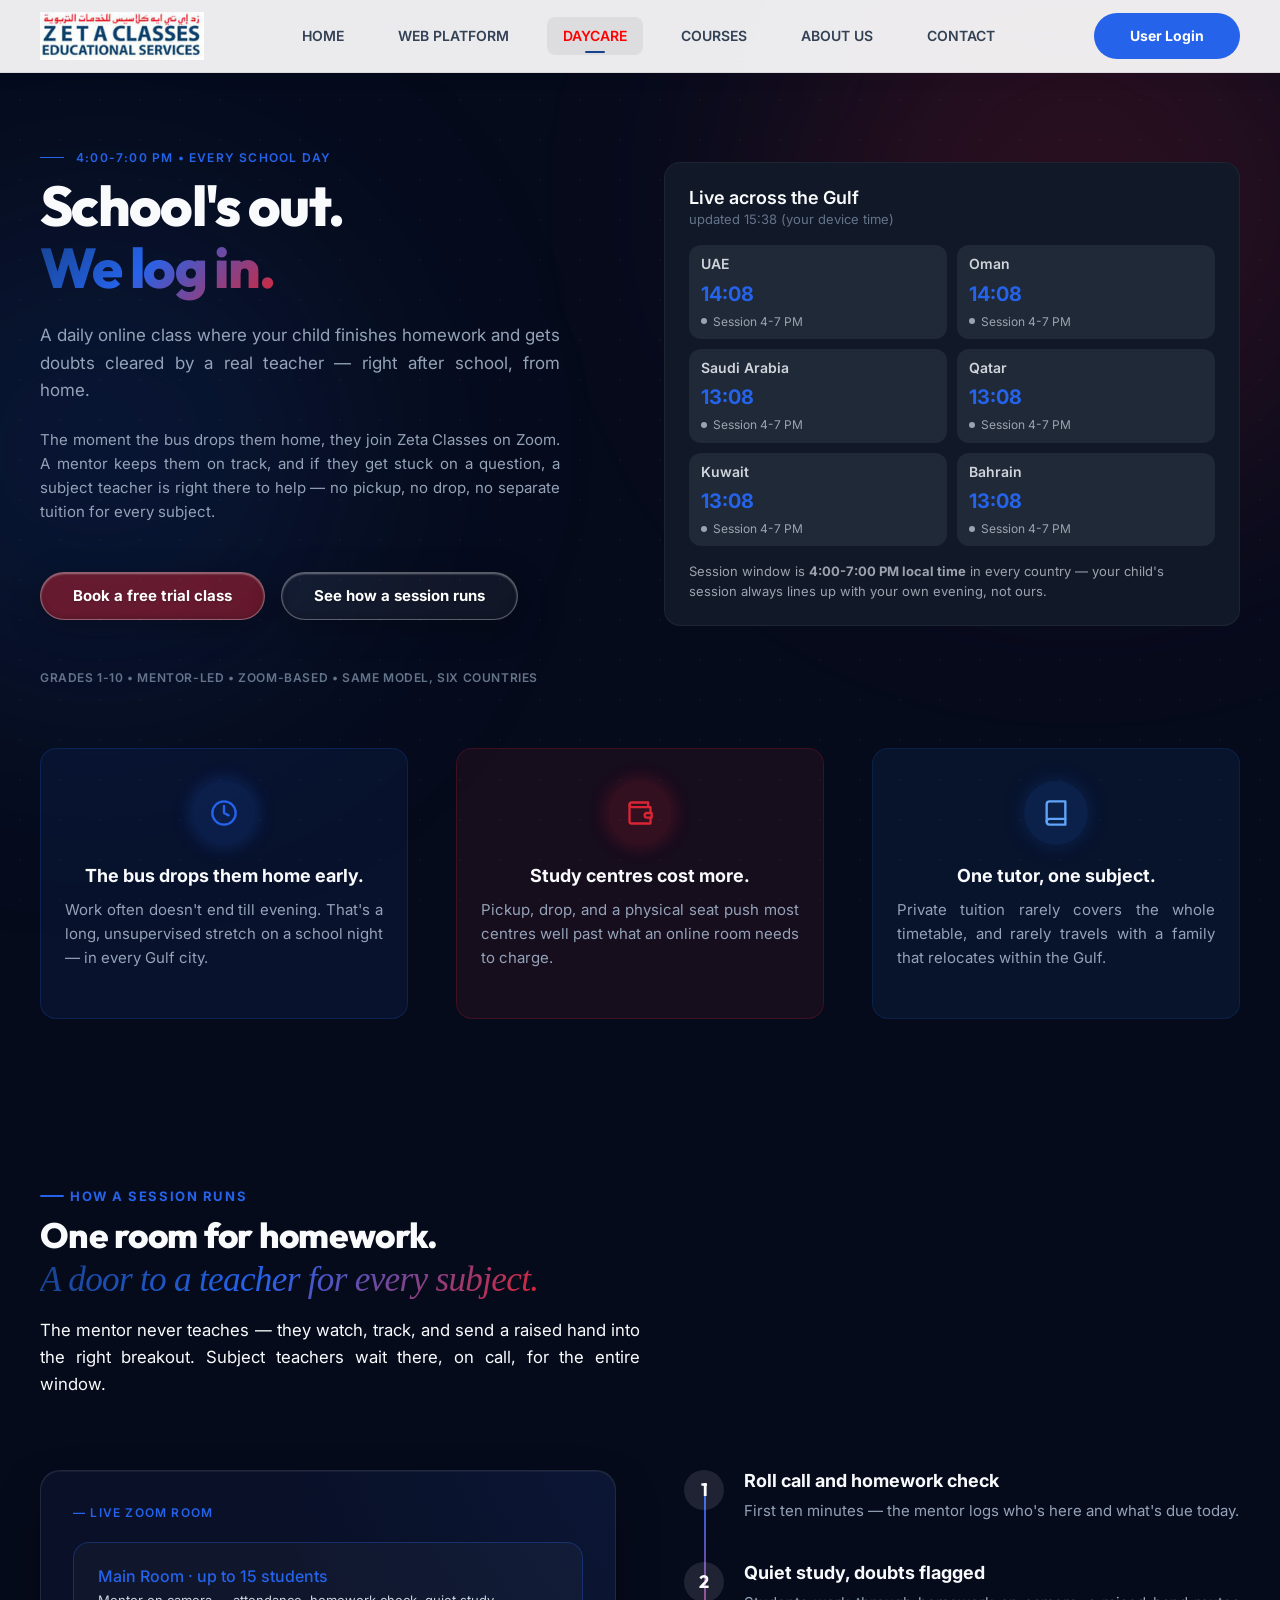
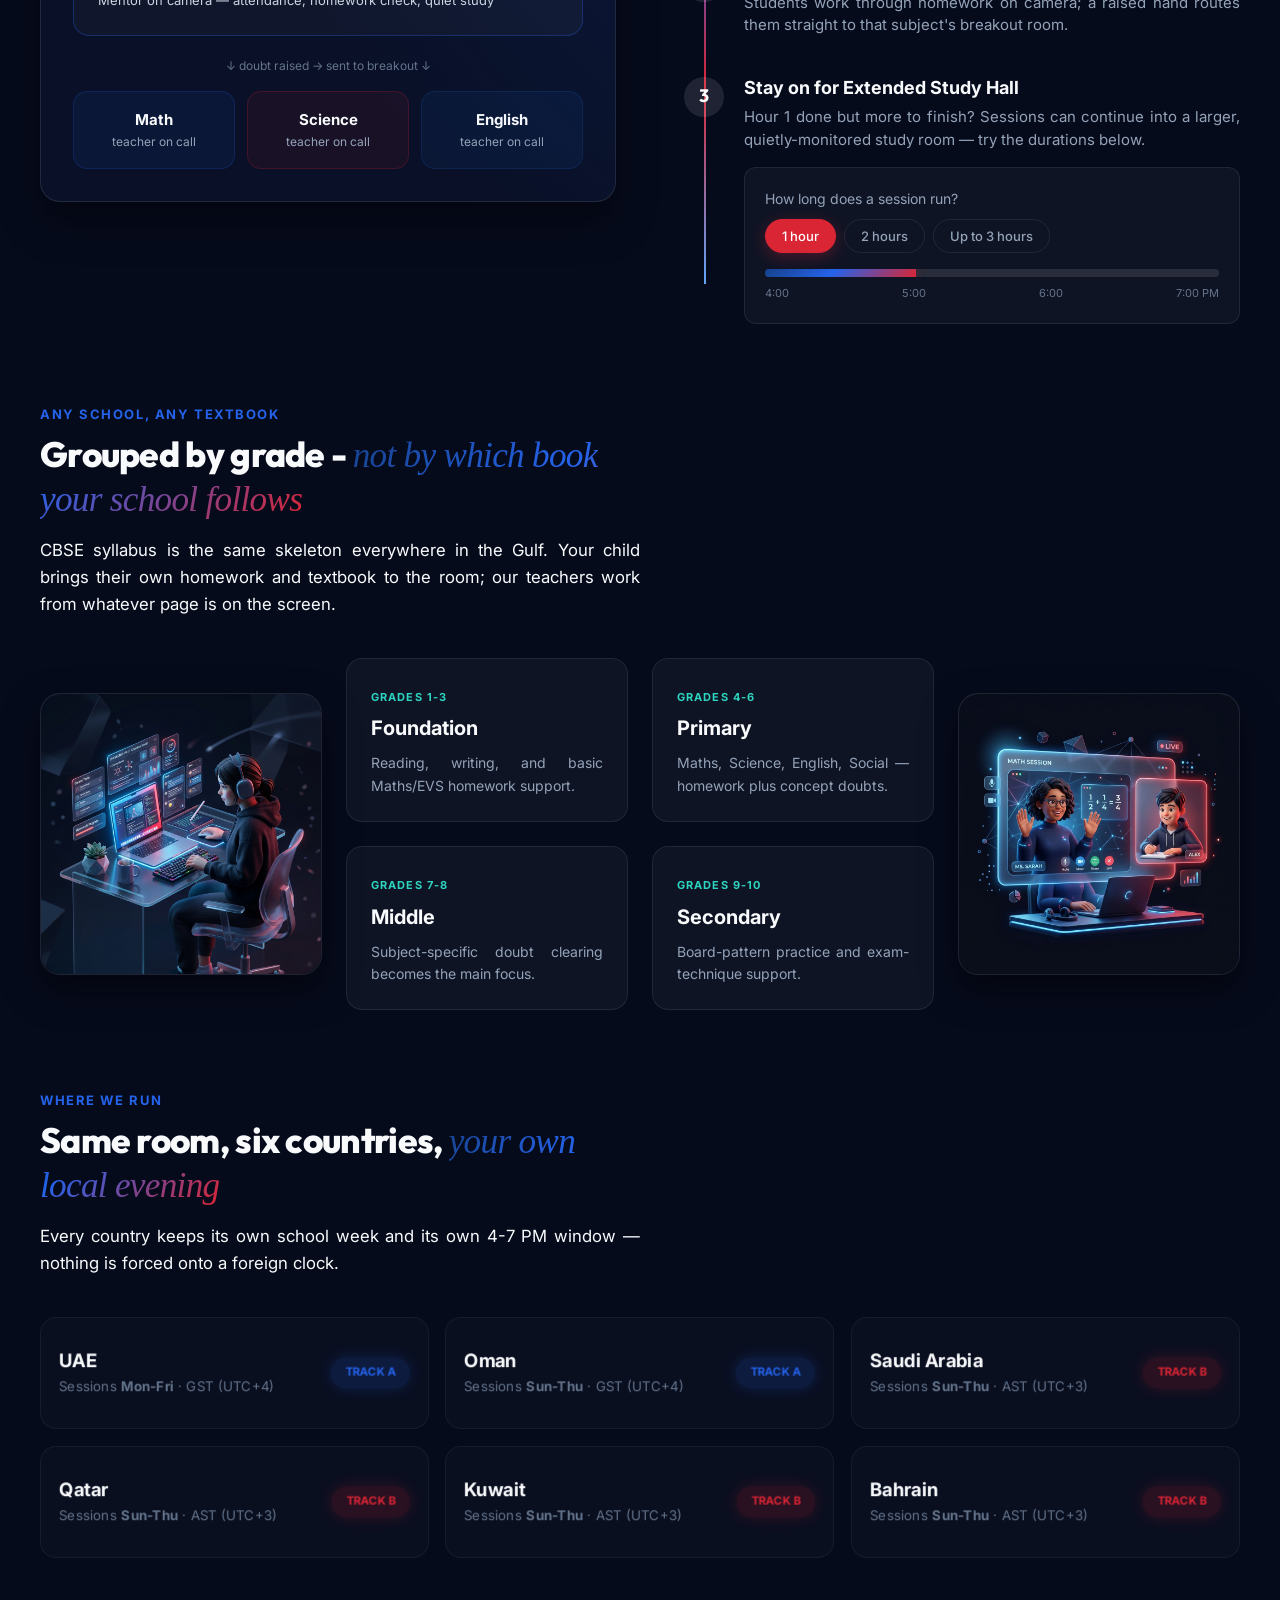
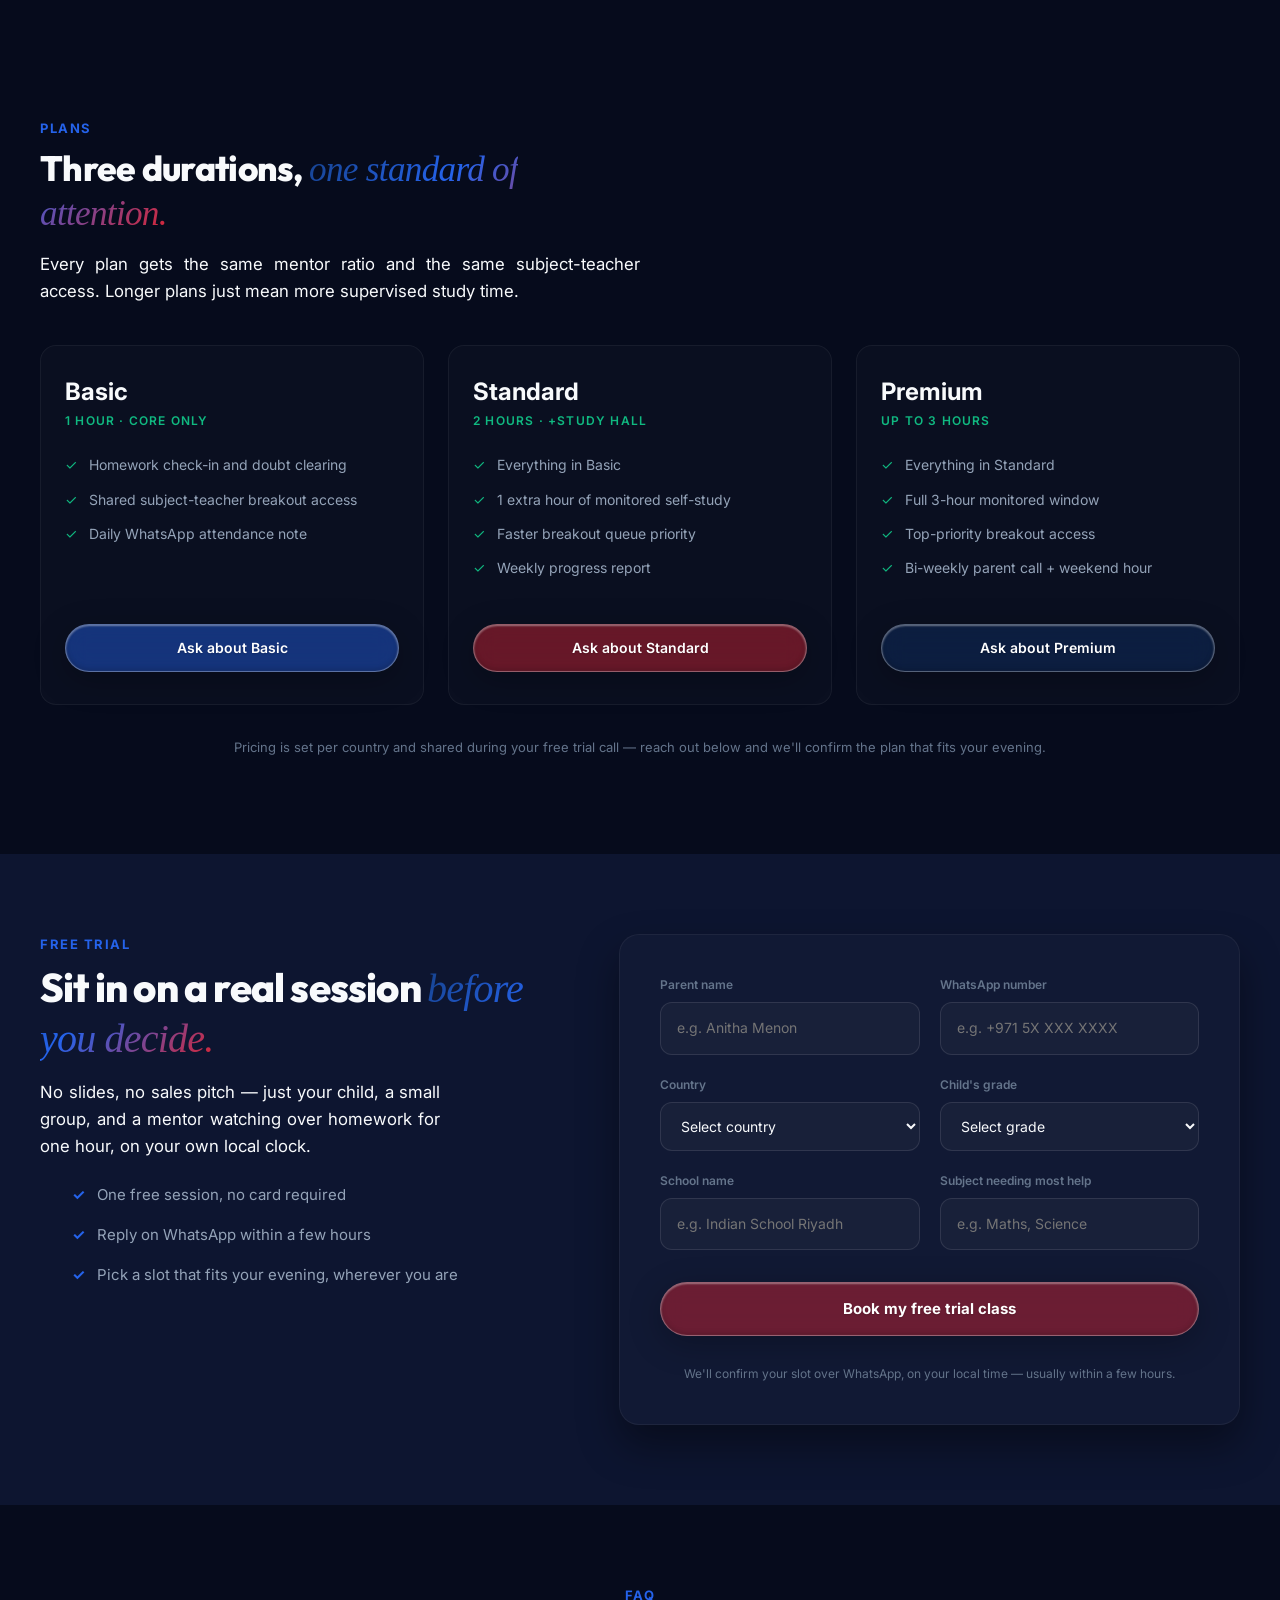
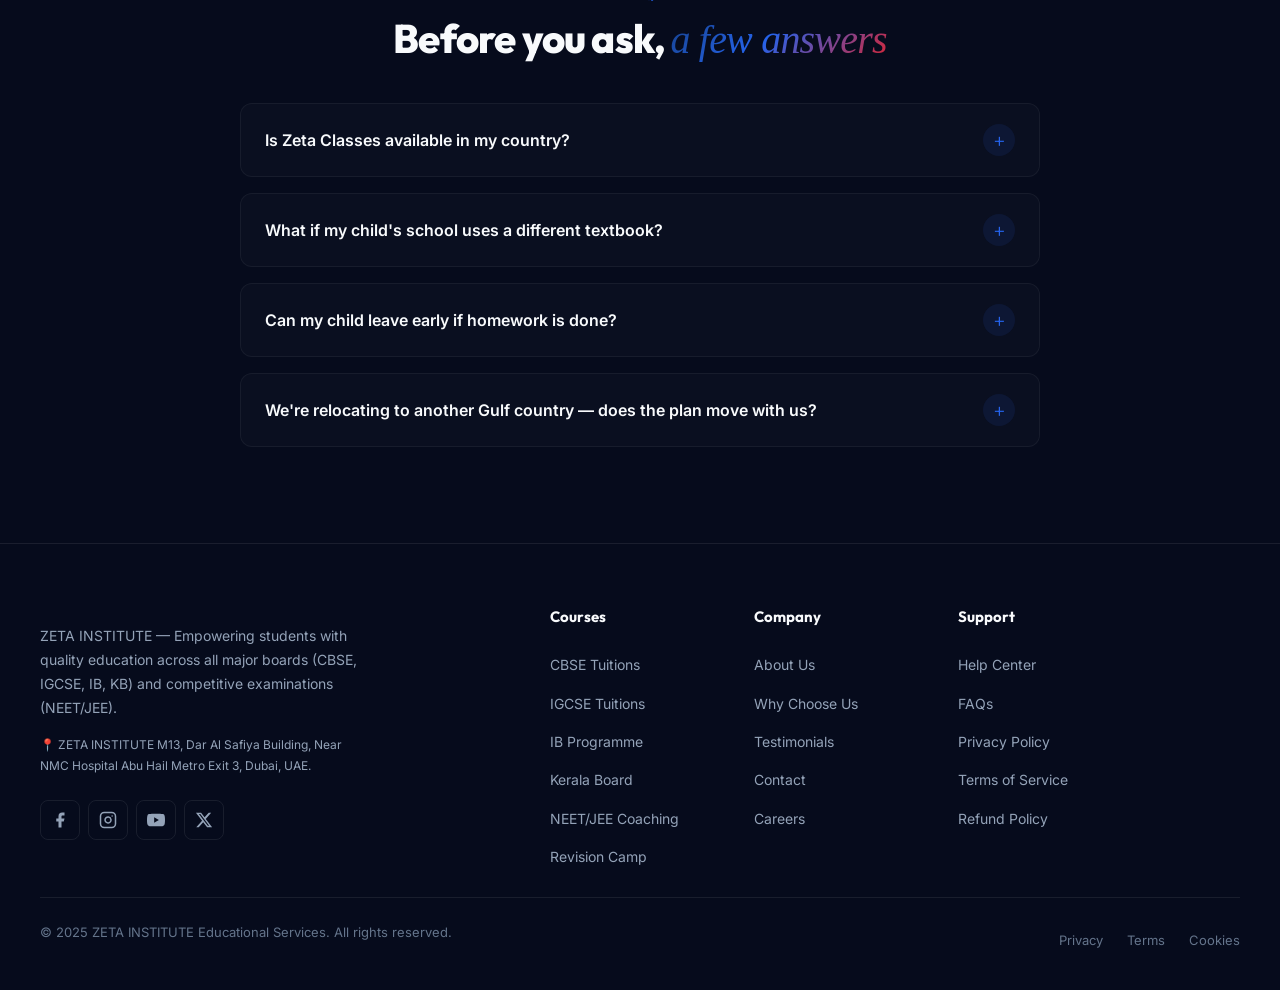
==== commit 0834decc: "update" ====
--- a/daycare.html
+++ b/daycare.html
@@ -35,18 +35,16 @@
 
       <div class="nav__links" id="nav-links">
         <a href="index.html#home" class="nav__link">HOME</a>
+        <a href="web-platform.html" class="nav__link">WEB PLATFORM</a>
+        <a href="daycare.html" class="nav__link active">DAYCARE</a>
         <a href="index.html#courses" class="nav__link">COURSES</a>
-        <a href="daycare.html" class="nav__link active">DAYCARE</a>
         <a href="index.html#about" class="nav__link">ABOUT US</a>
         <a href="index.html#contact" class="nav__link">CONTACT</a>
       </div>
 
-      <div class="nav__actions" style="display: flex; gap: 10px;">
+      <div class="nav__actions" style="display: flex;">
         <a href="#login" class="nav__cta" style="background: var(--brand-blue-light); color: white; padding: 12px 36px;">
           User Login
-        </a>
-        <a href="#enroll" class="nav__cta" style="background: var(--brand-red); color: white; padding: 12px 36px;">
-          Register Now
         </a>
       </div>
 
@@ -58,8 +56,9 @@
     <!-- Mobile Menu -->
     <div class="mobile-menu" id="mobile-menu">
       <a href="index.html#home" onclick="closeMobile()">🏠 Home</a>
+      <a href="web-platform.html" onclick="closeMobile()">💻 Web Platform</a>
+      <a href="daycare.html" onclick="closeMobile()">🎒 Daycare</a>
       <a href="index.html#courses" onclick="closeMobile()">📚 Courses</a>
-      <a href="daycare.html" onclick="closeMobile()">🎒 Daycare</a>
       <a href="index.html#why-us" onclick="closeMobile()">⭐ Why Us</a>
       <a href="index.html#about" onclick="closeMobile()">🏫 About</a>
       <a href="index.html#contact" onclick="closeMobile()">📞 Contact</a>
@@ -194,7 +193,7 @@
     <div class="container">
       <div class="how-header reveal">
         <span class="section__tag" style="margin-bottom: 8px;">HOW A SESSION RUNS</span>
-        <h2 class="section__title text-gradient" style="max-width: 600px; font-size: 2.2rem; line-height: 1.2; margin-bottom: 16px; display: block;">One room for homework.<br>A door to a teacher for every subject.</h2>
+        <h2 class="section__title" style="max-width: 600px; font-size: 2.2rem; line-height: 1.2; margin-bottom: 16px; display: block;">One room for homework.<br><span class="text-gradient">A door to a teacher for every subject.</span></h2>
         <p class="section__subtitle dark-text" style="max-width: 600px; font-size: 1.05rem; line-height: 1.6; display: block;">The mentor never teaches — they watch, track, and send a raised hand into the right breakout. Subject teachers wait there, on call, for the entire window.</p>
       </div>
 
@@ -287,7 +286,7 @@
     <div class="container">
       <div class="grades-header reveal">
         <span class="section__tag" style="display: block; margin-bottom: 8px;">ANY SCHOOL, ANY TEXTBOOK</span>
-        <h2 class="section__title text-gradient" style="max-width: 600px; font-size: 2.2rem; line-height: 1.2; margin-bottom: 16px; display: block;">Grouped by grade — not by which book your school follows</h2>
+        <h2 class="section__title" style="max-width: 600px; font-size: 2.2rem; line-height: 1.2; margin-bottom: 16px; display: block;">Grouped by grade - <span class="text-gradient">not by which book your school follows</span></h2>
         <p class="section__subtitle dark-text" style="max-width: 600px; font-size: 1.05rem; line-height: 1.6; display: block;">CBSE syllabus is the same skeleton everywhere in the Gulf. Your child brings their own homework and textbook to the room; our teachers work from whatever page is on the screen.</p>
       </div>
 
@@ -348,7 +347,7 @@
     <div class="container">
       <div class="grades-header reveal">
         <span class="section__tag" style="display: block; margin-bottom: 8px;">WHERE WE RUN</span>
-        <h2 class="section__title text-gradient" style="max-width: 600px; font-size: 2.2rem; line-height: 1.2; margin-bottom: 16px; display: block;">Same room, six countries, your own local evening</h2>
+        <h2 class="section__title" style="max-width: 600px; font-size: 2.2rem; line-height: 1.2; margin-bottom: 16px; display: block;">Same room, six countries, <span class="text-gradient">your own local evening</span></h2>
         <p class="section__subtitle dark-text" style="max-width: 600px; font-size: 1.05rem; line-height: 1.6; display: block;">Every country keeps its own school week and its own 4-7 PM window — nothing is forced onto a foreign clock.</p>
       </div>
 
@@ -404,7 +403,7 @@
     <div class="container">
       <div class="grades-header reveal">
         <span class="section__tag" style="display: block; margin-bottom: 8px;">PLANS</span>
-        <h2 class="section__title text-gradient" style="max-width: 600px; font-size: 2.2rem; line-height: 1.2; margin-bottom: 16px; display: block;">Three durations, one standard of attention.</h2>
+        <h2 class="section__title" style="max-width: 600px; font-size: 2.2rem; line-height: 1.2; margin-bottom: 16px; display: block;">Three durations, <span class="text-gradient">one standard of attention.</span></h2>
         <p class="section__subtitle dark-text" style="max-width: 600px; font-size: 1.05rem; line-height: 1.6; display: block;">Every plan gets the same mentor ratio and the same subject-teacher access. Longer plans just mean more supervised study time.</p>
       </div>
 
@@ -453,7 +452,7 @@
     <div class="container trial-container">
       <div class="trial-info">
         <span class="section__tag" style="display: block; margin-bottom: 8px;">FREE TRIAL</span>
-        <h2 class="section__title text-gradient" style="font-size: 2.5rem; line-height: 1.2; margin-bottom: 16px; display: block;">Sit in on a real session before you decide.</h2>
+        <h2 class="section__title" style="font-size: 2.5rem; line-height: 1.2; margin-bottom: 16px; display: block;">Sit in on a real session <span class="text-gradient">before you decide.</span></h2>
         <p class="section__subtitle dark-text" style="max-width: 400px; font-size: 1.05rem; line-height: 1.6; display: block;">No slides, no sales pitch — just your child, a small group, and a mentor watching over homework for one hour, on your own local clock.</p>
         
         <ul>
@@ -516,25 +515,29 @@
     <div class="container">
       <div class="text-center grades-header reveal" style="max-width: 600px; margin: 0 auto;">
         <span class="section__tag" style="display: block; margin-bottom: 8px;">FAQ</span>
-        <h2 class="section__title text-gradient" style="font-size: 2.5rem; line-height: 1.2; margin-bottom: 16px; display: block;">Before you ask, a few answers</h2>
+        <h2 class="section__title" style="font-size: 2.5rem; line-height: 1.2; margin-bottom: 16px; display: block;">Before you ask, <span class="text-gradient">a few answers</span></h2>
       </div>
 
       <div class="faq-list">
-        <div class="faq-item">
+        <div class="faq-item" onclick="this.classList.toggle('active')">
           <h5>Is Zeta Classes available in my country?</h5>
           <span class="plus">+</span>
-        </div>
-        <div class="faq-item">
+          <p class="faq-answer">We currently run in the UAE, Saudi Arabia, Qatar, Kuwait, Bahrain and Oman. Each country keeps its own school week and its own 4–7 PM local session window — nothing is scheduled on someone else's clock.</p>
+        </div>
+        <div class="faq-item" onclick="this.classList.toggle('active')">
           <h5>What if my child's school uses a different textbook?</h5>
           <span class="plus">+</span>
-        </div>
-        <div class="faq-item">
+          <p class="faq-answer">That's fine — your child brings their own homework and textbook to the session, on camera or as a photo. Our teachers work from whatever page is in front of them, not a fixed lesson plan.</p>
+        </div>
+        <div class="faq-item" onclick="this.classList.toggle('active')">
           <h5>Can my child leave early if homework is done?</h5>
           <span class="plus">+</span>
-        </div>
-        <div class="faq-item">
+          <p class="faq-answer">Yes. Hour 1 is the only compulsory part. If everything's wrapped up, they can log off — the extended hours are there for the days they need more time.</p>
+        </div>
+        <div class="faq-item" onclick="this.classList.toggle('active')">
           <h5>We're relocating to another Gulf country — does the plan move with us?</h5>
           <span class="plus">+</span>
+          <p class="faq-answer">Yes — since the model runs on grade level rather than a fixed school syllabus, moving between the six countries we cover just means switching to the local session window for your new city.</p>
         </div>
       </div>
     </div>
--- a/styles.css
+++ b/styles.css
@@ -235,7 +235,8 @@
 .nav__links {
   display: flex;
   align-items: center;
-  gap: 32px;
+  gap: 22px;
+  margin: 0 auto;
 }
 
 .nav__link {
@@ -750,6 +751,12 @@
   -webkit-background-clip: text;
   -webkit-text-fill-color: transparent;
   background-clip: text;
+}
+
+.section__title .text-gradient {
+  font-family: serif;
+  font-style: italic;
+  font-weight: normal;
 }
 
 .section__subtitle {
@@ -1128,7 +1135,7 @@
   background: var(--surface);
   border: 1px solid var(--stroke);
   border-radius: var(--radius-lg);
-  padding: var(--space-xl) var(--space-lg);
+  padding: 24px var(--space-lg);
   text-align: center;
   transition: var(--transition-slow);
 }
@@ -1142,7 +1149,7 @@
 .feature-card__icon {
   width: 64px;
   height: 64px;
-  margin: 0 auto var(--space-lg);
+  margin: 0 auto 16px;
   border-radius: var(--radius-md);
   display: grid;
   place-items: center;
@@ -1162,8 +1169,29 @@
   font-size: 14px;
   color: var(--text-secondary);
   line-height: 1.7;
-  text-align: center;
-  text-wrap: balance;
+  text-align: justify;
+  text-justify: inter-word;
+  hyphens: auto;
+  -webkit-hyphens: auto;
+}
+
+@media (max-width: 768px) {
+  .feature-card {
+    text-align: left;
+    padding: var(--space-md) var(--space-lg);
+  }
+  .feature-card__icon {
+    width: 36px;
+    height: 36px;
+    margin: 0 0 var(--space-sm) 0;
+    font-size: 16px;
+  }
+  .feature-card__desc {
+    text-align: justify;
+    text-justify: inter-word;
+    hyphens: auto;
+    -webkit-hyphens: auto;
+  }
 }
 
 /* ─── ABOUT / CTA SPLIT ─── */
@@ -3754,10 +3782,36 @@
   padding: 20px 24px;
   margin-bottom: 16px;
   display: flex;
+  flex-wrap: wrap;
   justify-content: space-between;
   align-items: center;
   cursor: pointer;
   transition: all 0.3s ease;
+}
+
+.faq-answer {
+  width: 100%;
+  margin-top: 16px;
+  display: none;
+  color: var(--text-secondary);
+  font-size: 15px;
+  line-height: 1.6;
+}
+
+.faq-item.active {
+  border-color: rgba(37, 99, 235, 0.4);
+  background: rgba(255, 255, 255, 0.05);
+}
+
+.faq-item.active .faq-answer {
+  display: block;
+}
+
+.faq-item.active .plus {
+  transform: rotate(45deg);
+  background: var(--brand-blue-light);
+  color: #fff;
+  box-shadow: 0 0 15px rgba(37, 99, 235, 0.4);
 }
 
 .faq-item:hover {
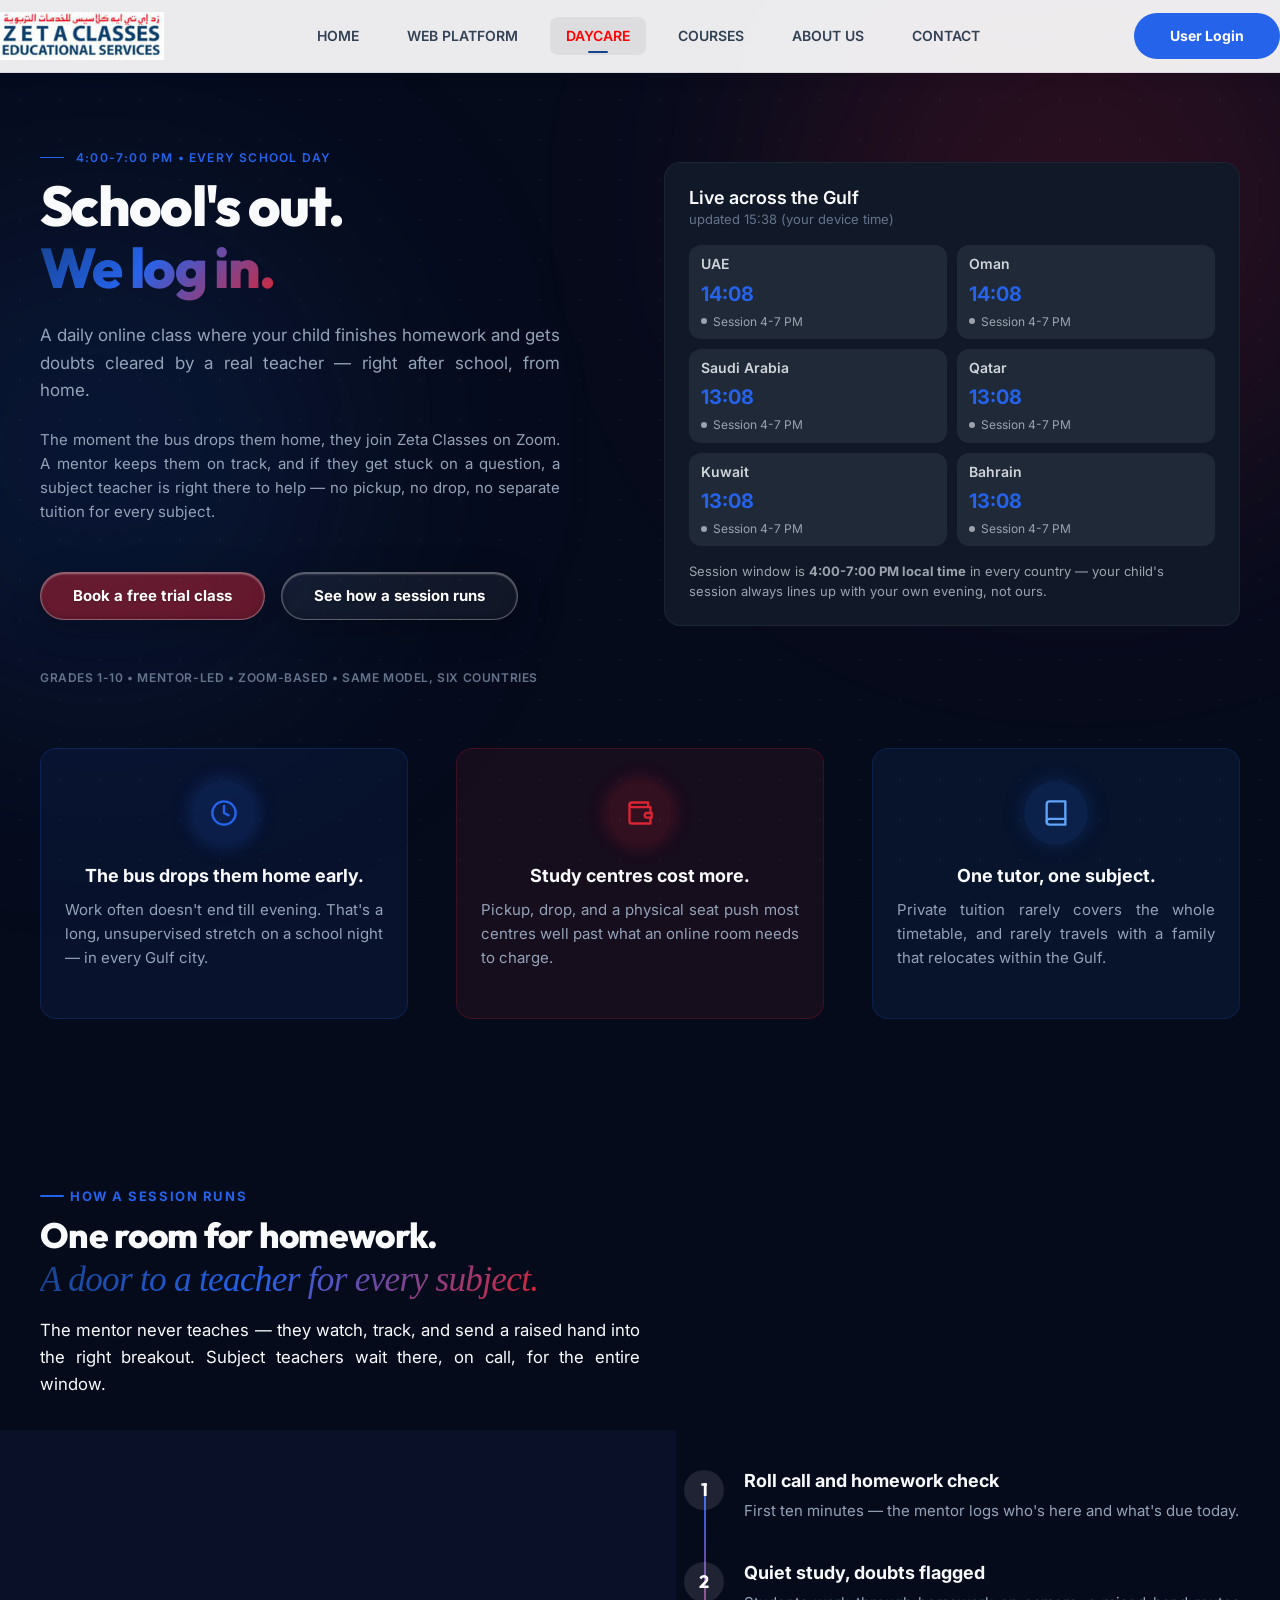
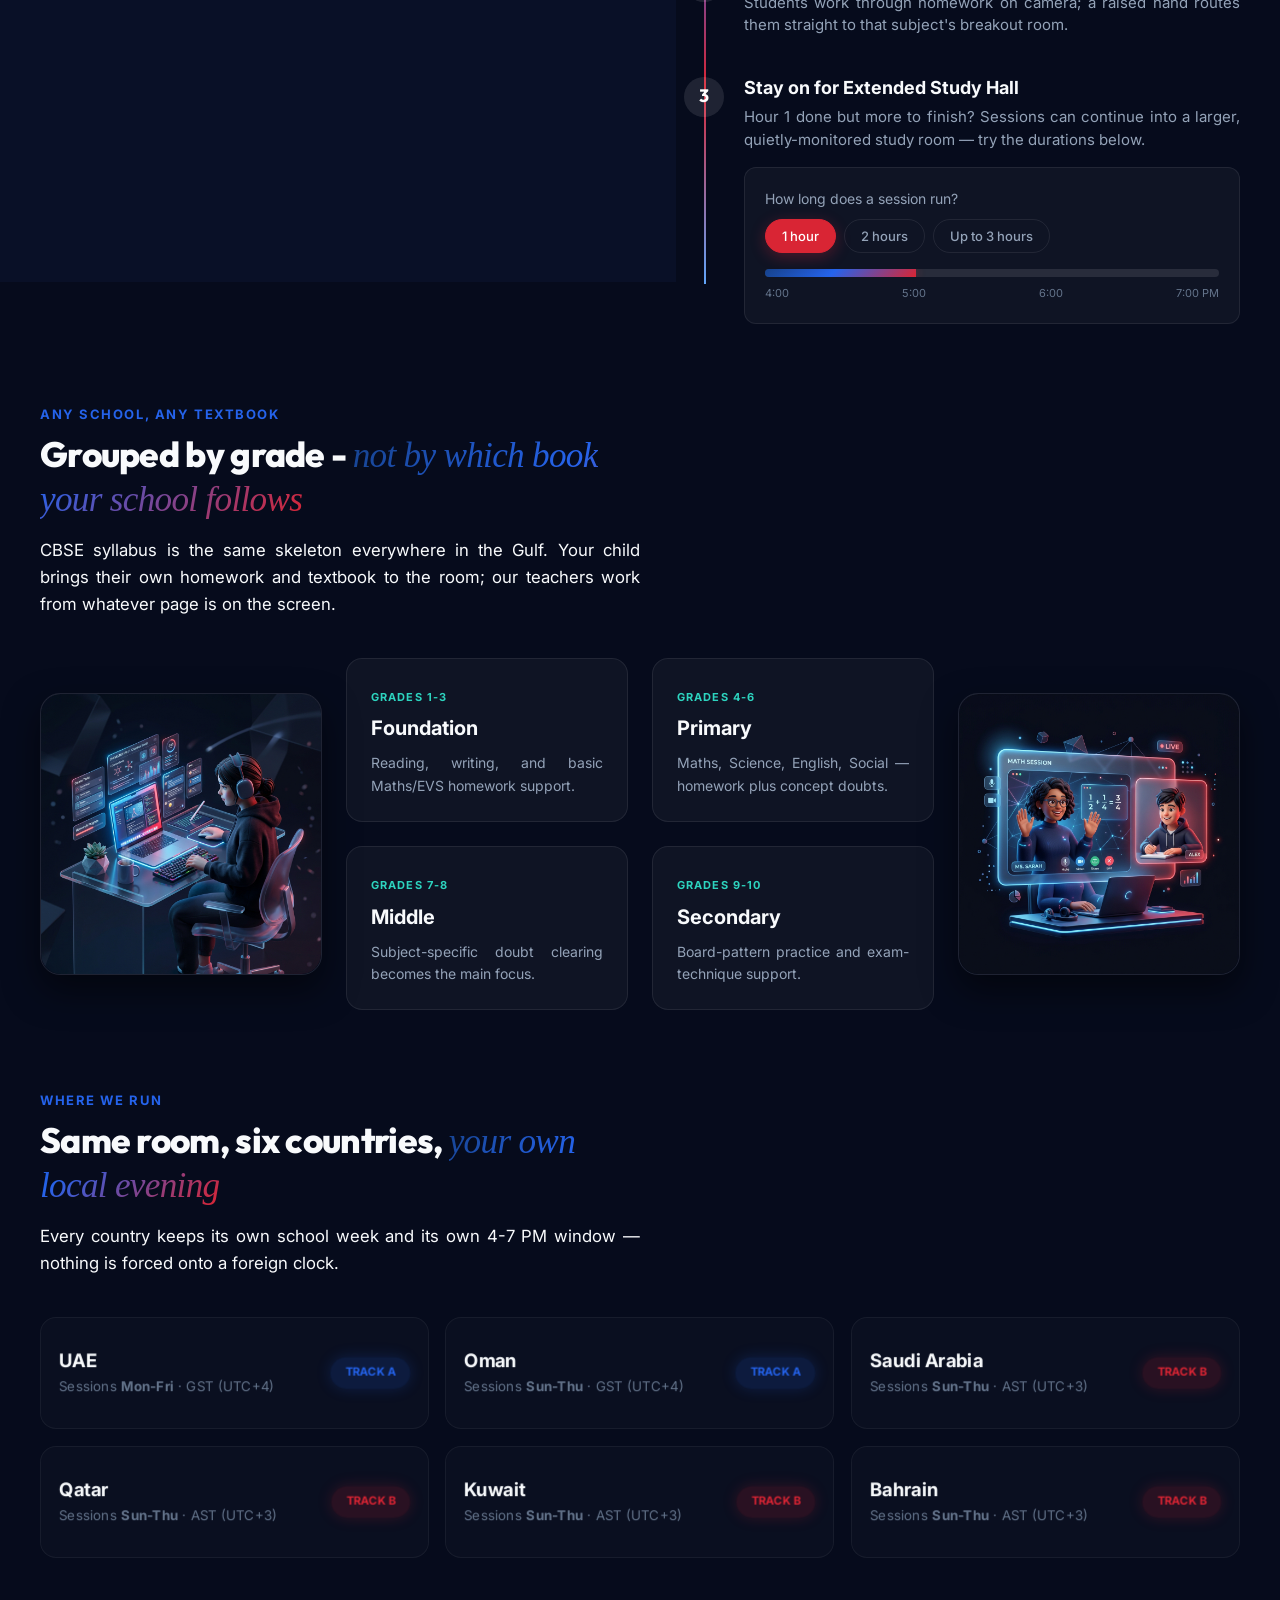
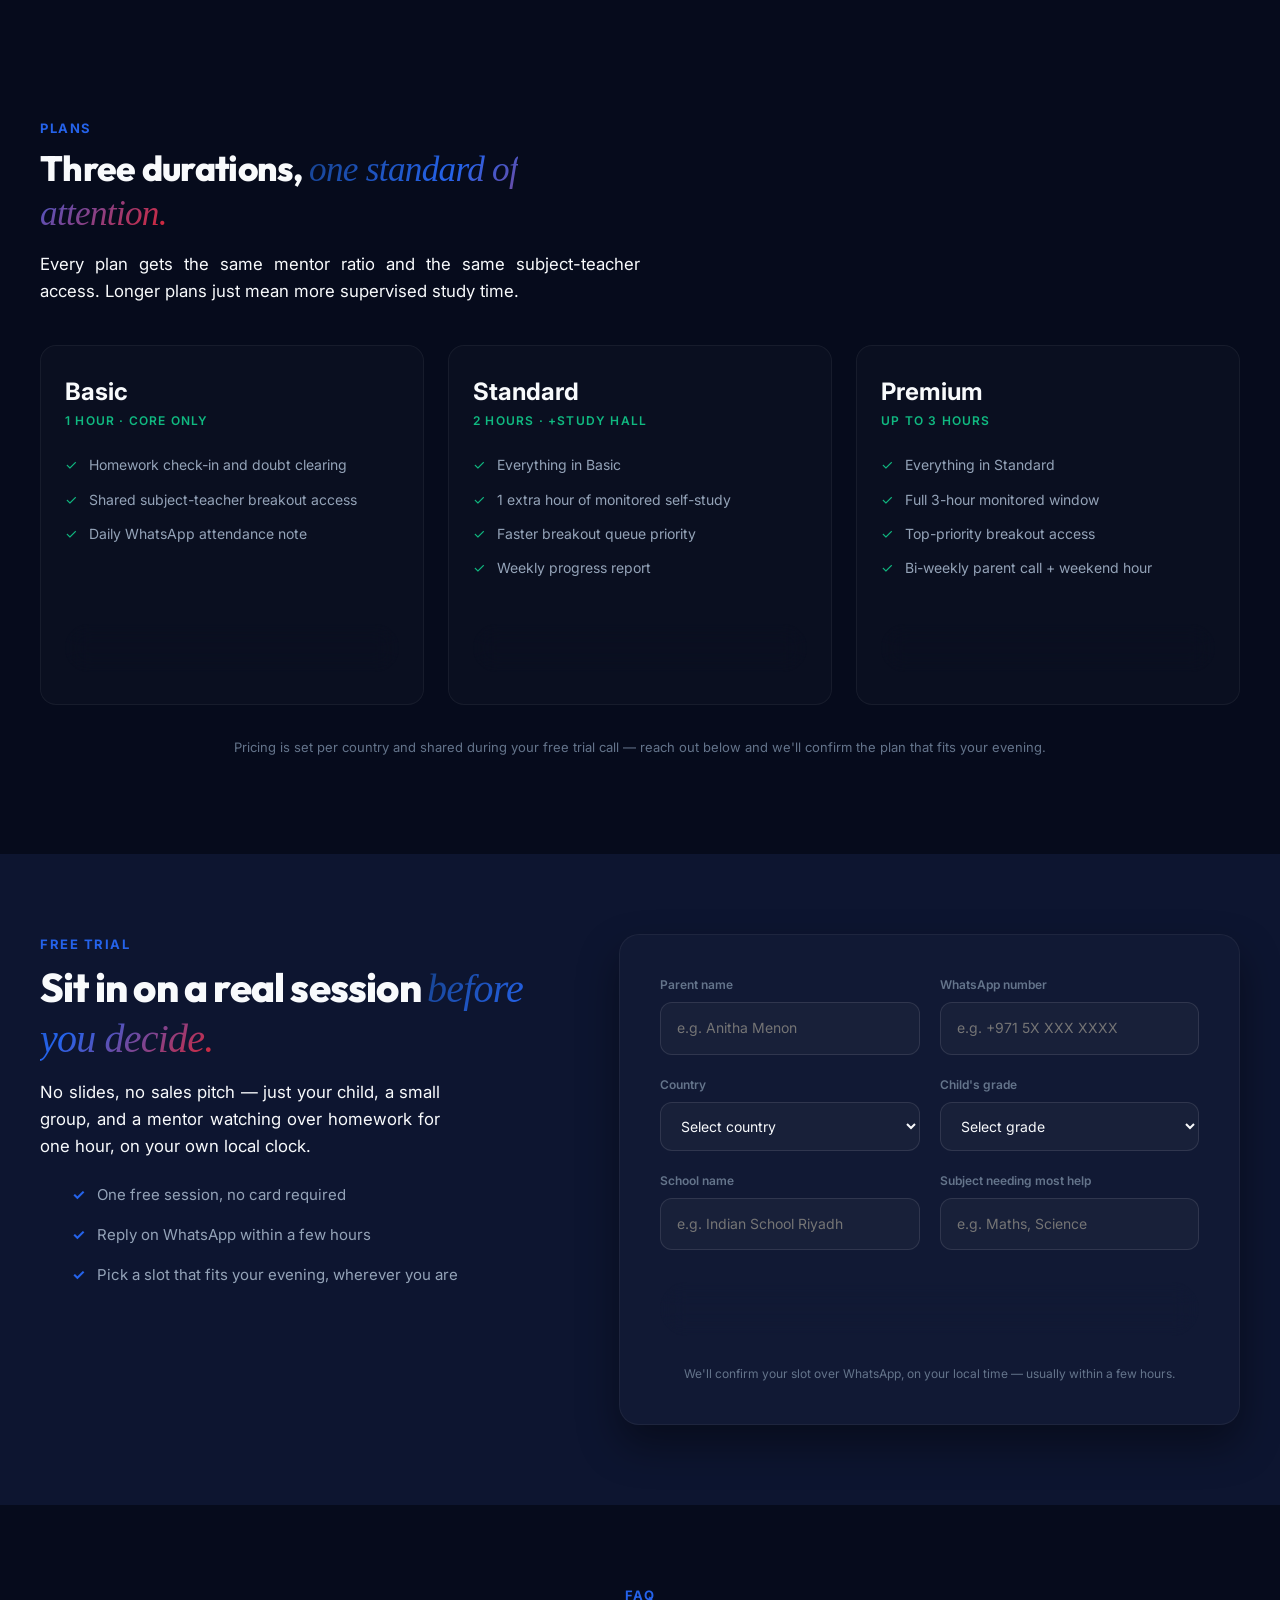
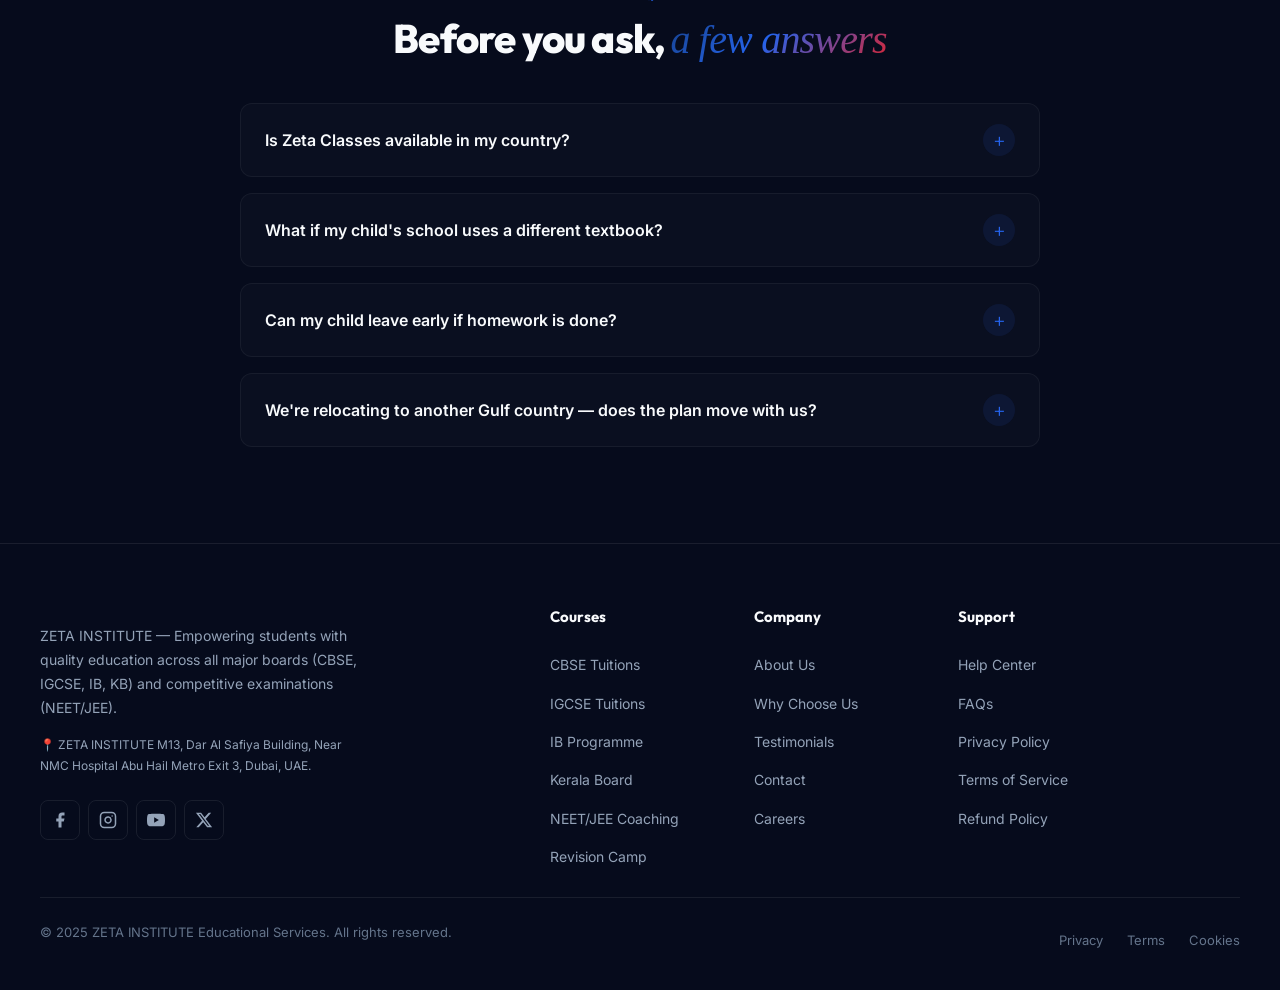
==== commit 1b828ab6: "update" ====
--- a/daycare.html
+++ b/daycare.html
@@ -557,12 +557,12 @@
             📍 ZETA INSTITUTE M13, Dar Al Safiya Building, Near NMC Hospital Abu Hail Metro Exit 3, Dubai, UAE.
           </p>
           <div class="footer__social">
-            <a href="#" aria-label="Facebook" id="social-fb">
+            <a href="https://www.facebook.com/ZetaUAE/" target="_blank" rel="noopener noreferrer" aria-label="Facebook" id="social-fb">
               <svg width="18" height="18" viewBox="0 0 24 24" fill="currentColor">
                 <path d="M18 2h-3a5 5 0 0 0-5 5v3H7v4h3v8h4v-8h3l1-4h-4V7a1 1 0 0 1 1-1h3z" />
               </svg>
             </a>
-            <a href="#" aria-label="Instagram" id="social-ig">
+            <a href="https://www.instagram.com/zeta_uae" target="_blank" rel="noopener noreferrer" aria-label="Instagram" id="social-ig">
               <svg width="18" height="18" viewBox="0 0 24 24" fill="none" stroke="currentColor" stroke-width="2"
                 stroke-linecap="round" stroke-linejoin="round">
                 <rect x="2" y="2" width="20" height="20" rx="5" ry="5" />
@@ -570,13 +570,13 @@
                 <line x1="17.5" y1="6.5" x2="17.51" y2="6.5" />
               </svg>
             </a>
-            <a href="#" aria-label="YouTube" id="social-yt">
+            <a href="https://www.youtube.com/@zetaclasses9568" target="_blank" rel="noopener noreferrer" aria-label="YouTube" id="social-yt">
               <svg width="18" height="18" viewBox="0 0 24 24" fill="currentColor">
                 <path
                   d="M23.498 6.186a3.016 3.016 0 0 0-2.122-2.136C19.505 3.545 12 3.545 12 3.545s-7.505 0-9.377.505A3.017 3.017 0 0 0 .502 6.186C0 8.07 0 12 0 12s0 3.93.502 5.814a3.016 3.016 0 0 0 2.122 2.136c1.871.505 9.376.505 9.376.505s7.505 0 9.377-.505a3.015 3.015 0 0 0 2.122-2.136C24 15.93 24 12 24 12s0-3.93-.502-5.814zM9.545 15.568V8.432L15.818 12l-6.273 3.568z" />
               </svg>
             </a>
-            <a href="#" aria-label="Twitter/X" id="social-x">
+            <a href="https://x.com/ZetaClasses" target="_blank" rel="noopener noreferrer" aria-label="Twitter/X" id="social-x">
               <svg width="18" height="18" viewBox="0 0 24 24" fill="currentColor">
                 <path
                   d="M18.244 2.25h3.308l-7.227 8.26 8.502 11.24H16.17l-5.214-6.817L4.99 21.75H1.68l7.73-8.835L1.254 2.25H8.08l4.713 6.231zm-1.161 17.52h1.833L7.084 4.126H5.117z" />
--- a/styles.css
+++ b/styles.css
@@ -218,7 +218,10 @@
   display: flex;
   align-items: center;
   justify-content: space-between;
-  height: 72px;
+  min-height: 72px;
+  height: auto;
+  padding: 10px 0;
+  flex-wrap: wrap;
 }
 
 .nav__brand {
@@ -235,8 +238,10 @@
 .nav__links {
   display: flex;
   align-items: center;
-  gap: 22px;
+  gap: 16px;
   margin: 0 auto;
+  flex-wrap: wrap;
+  justify-content: center;
 }
 
 .nav__link {
@@ -433,7 +438,7 @@
 
 .hero__title {
   font-family: var(--font-display);
-  font-size: clamp(1.3rem, 3vw, 2.4rem);
+  font-size: clamp(1.6rem, 4vw, 3.2rem);
   font-weight: 800;
   line-height: 1.1;
   letter-spacing: -0.03em;
